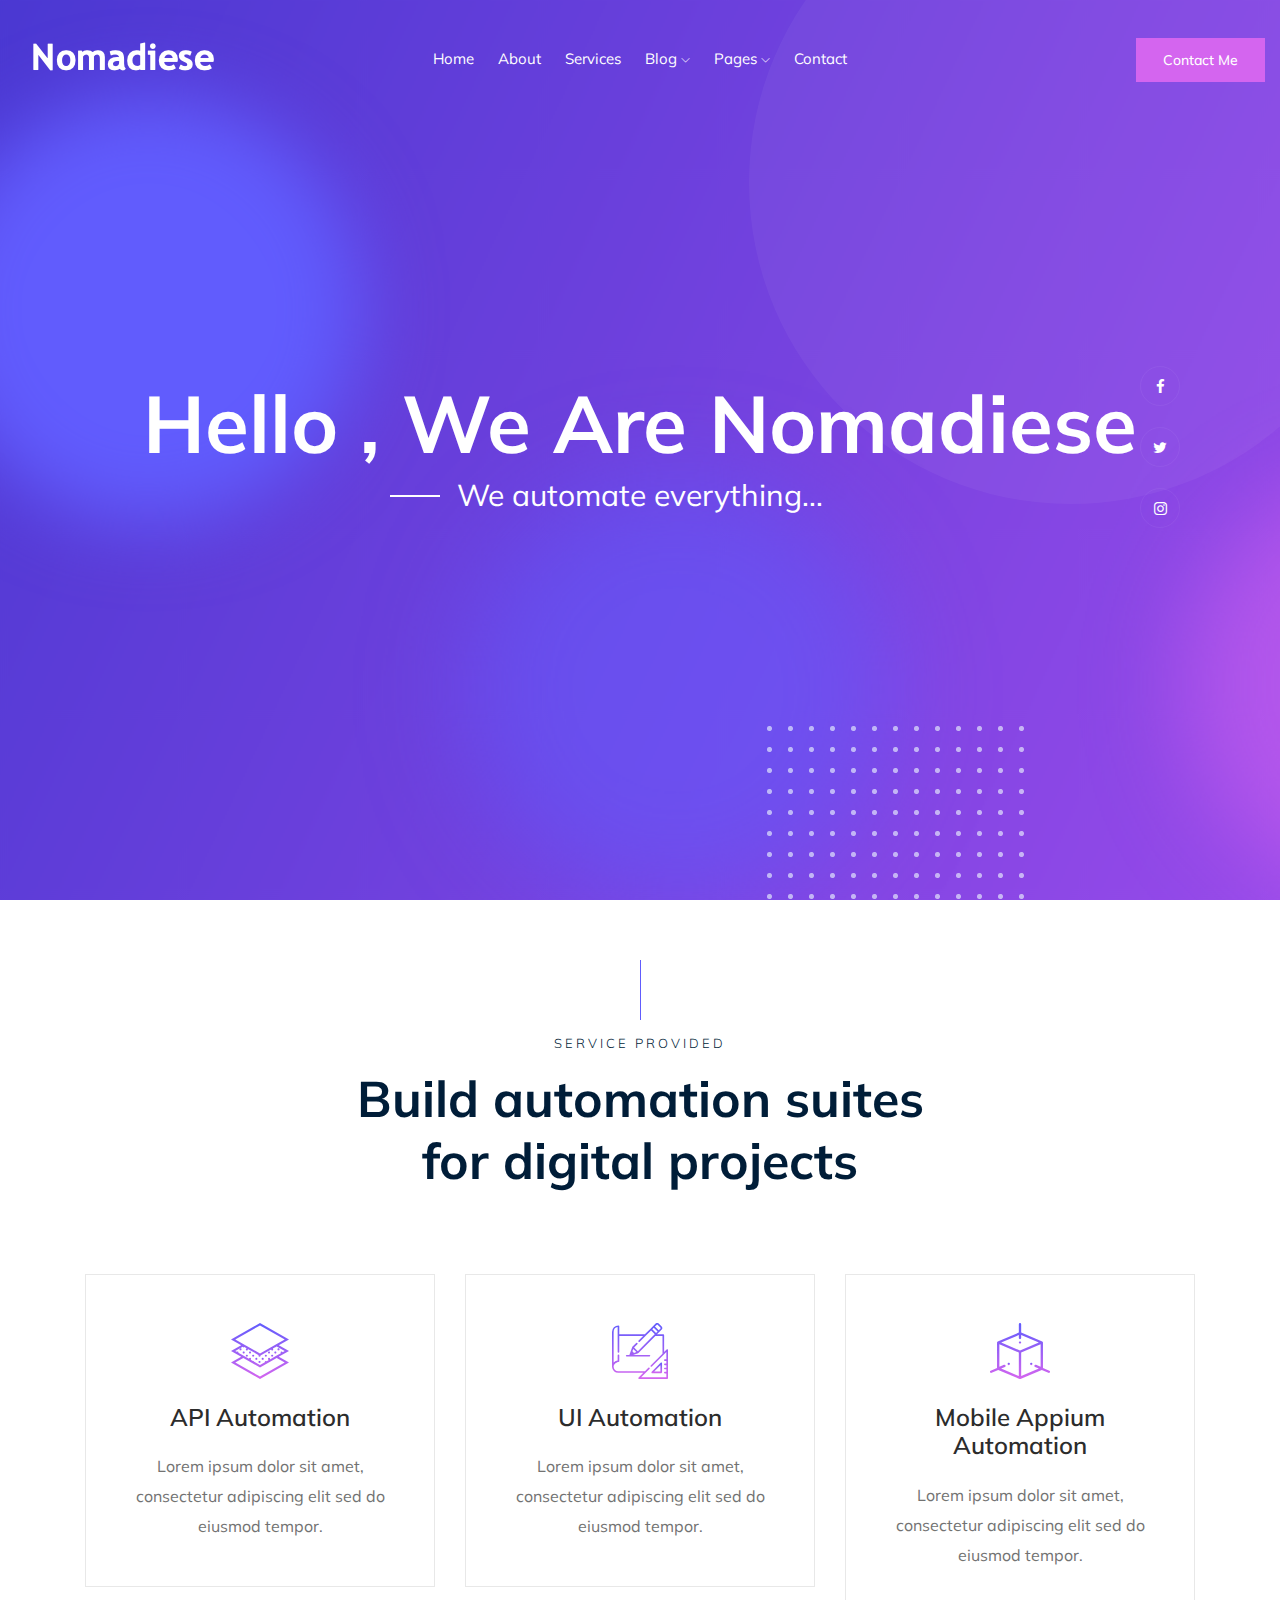
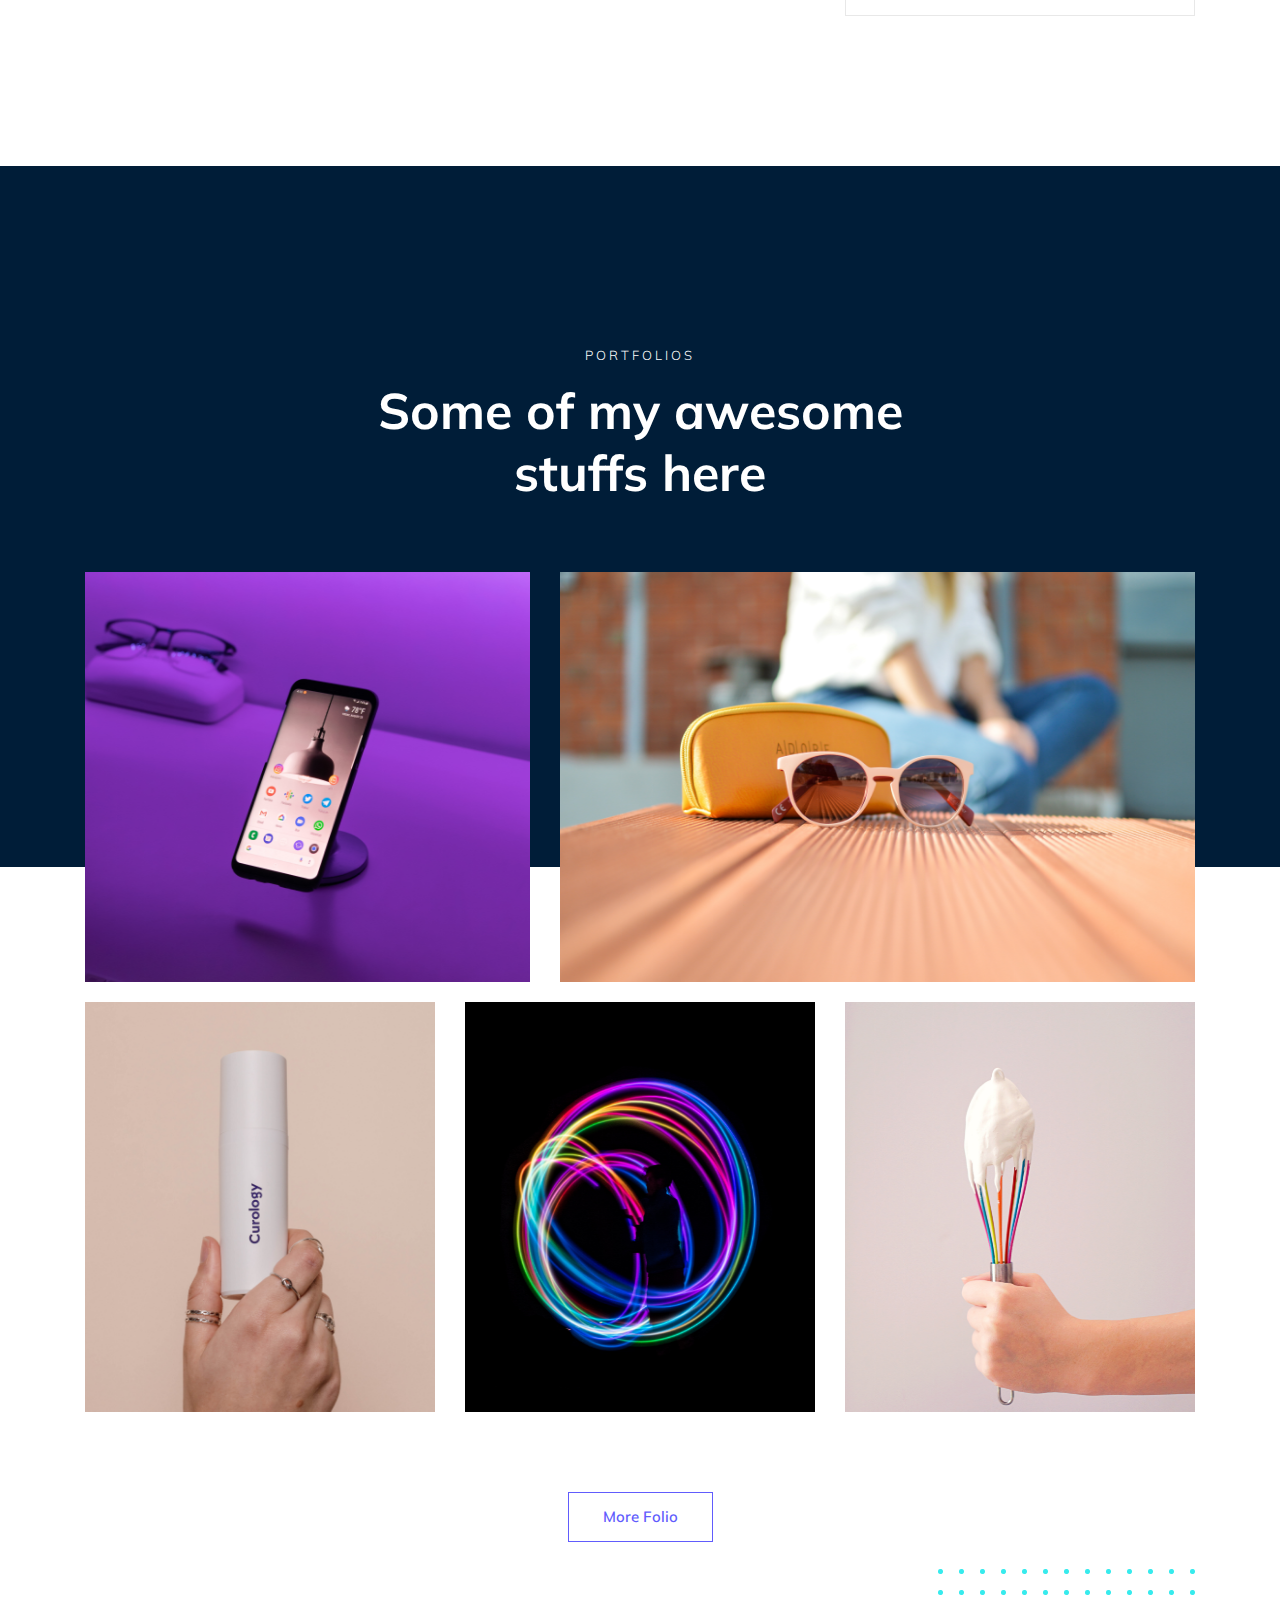
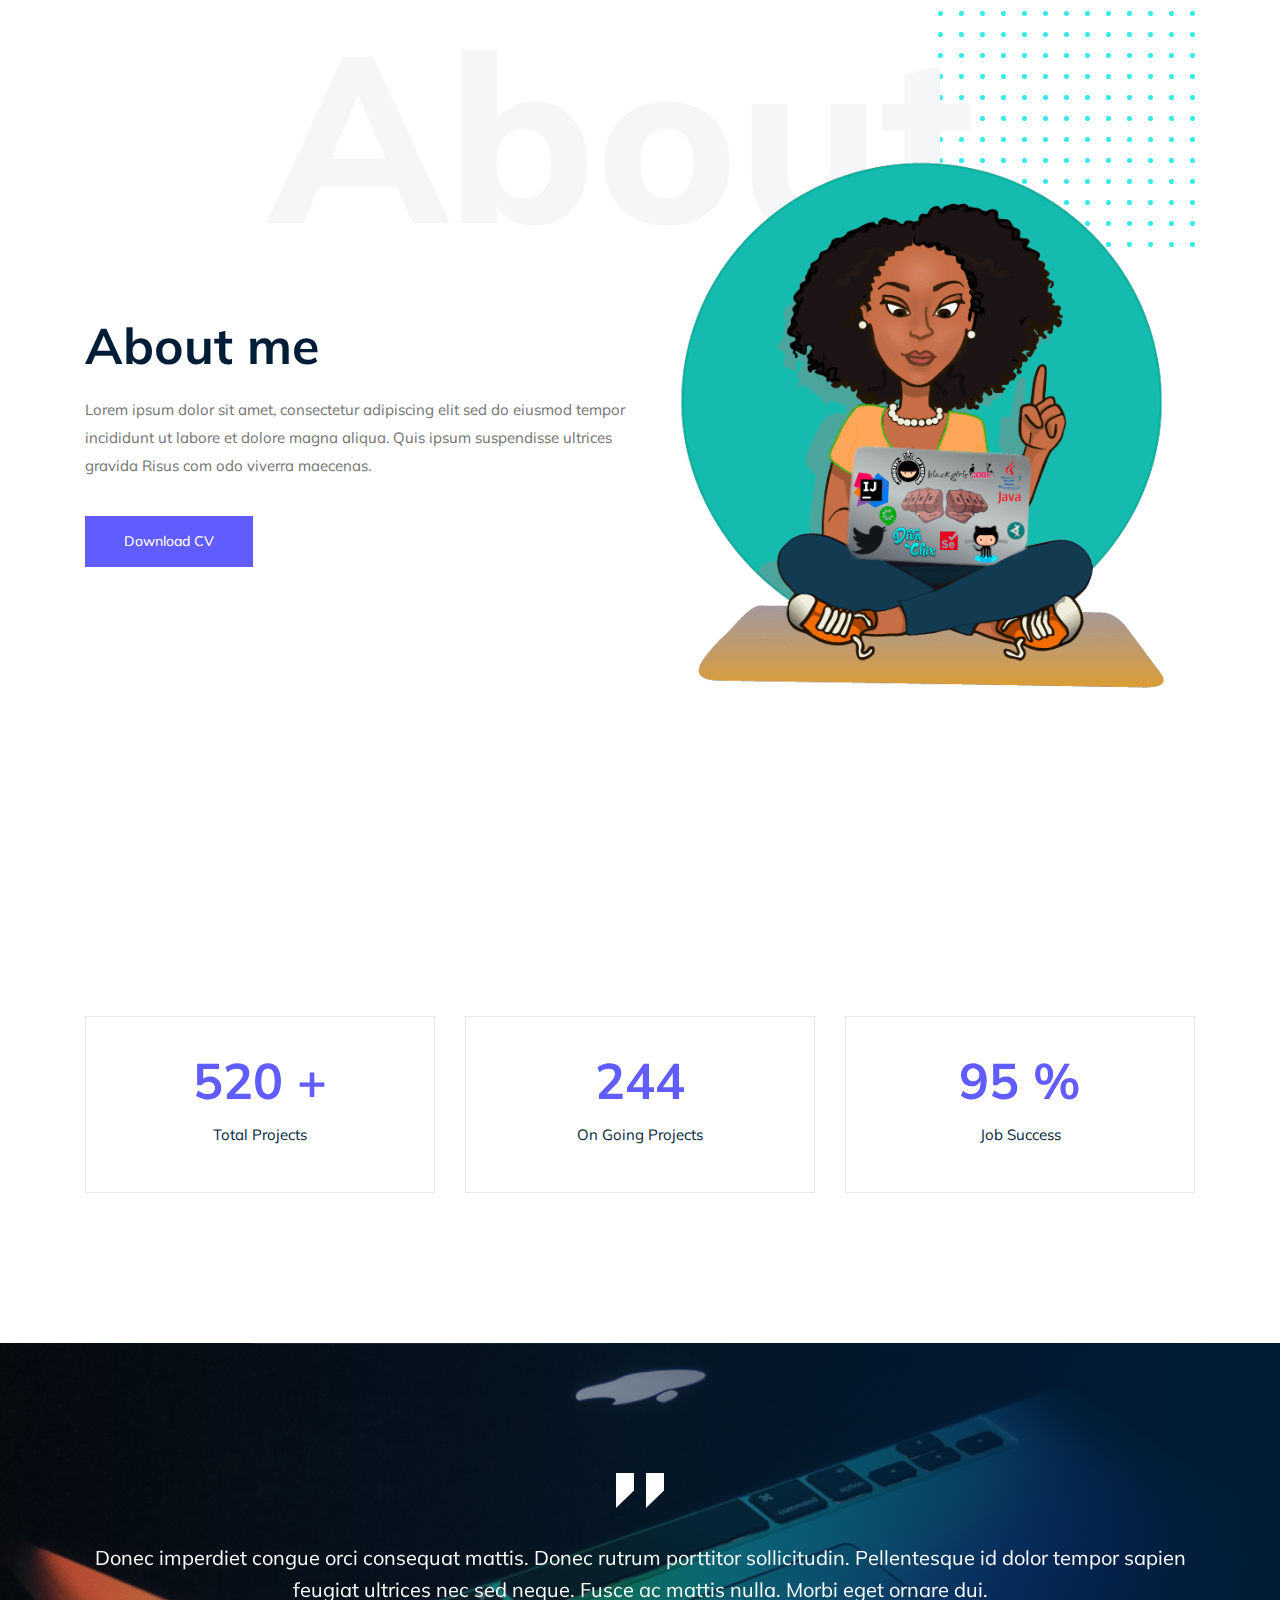
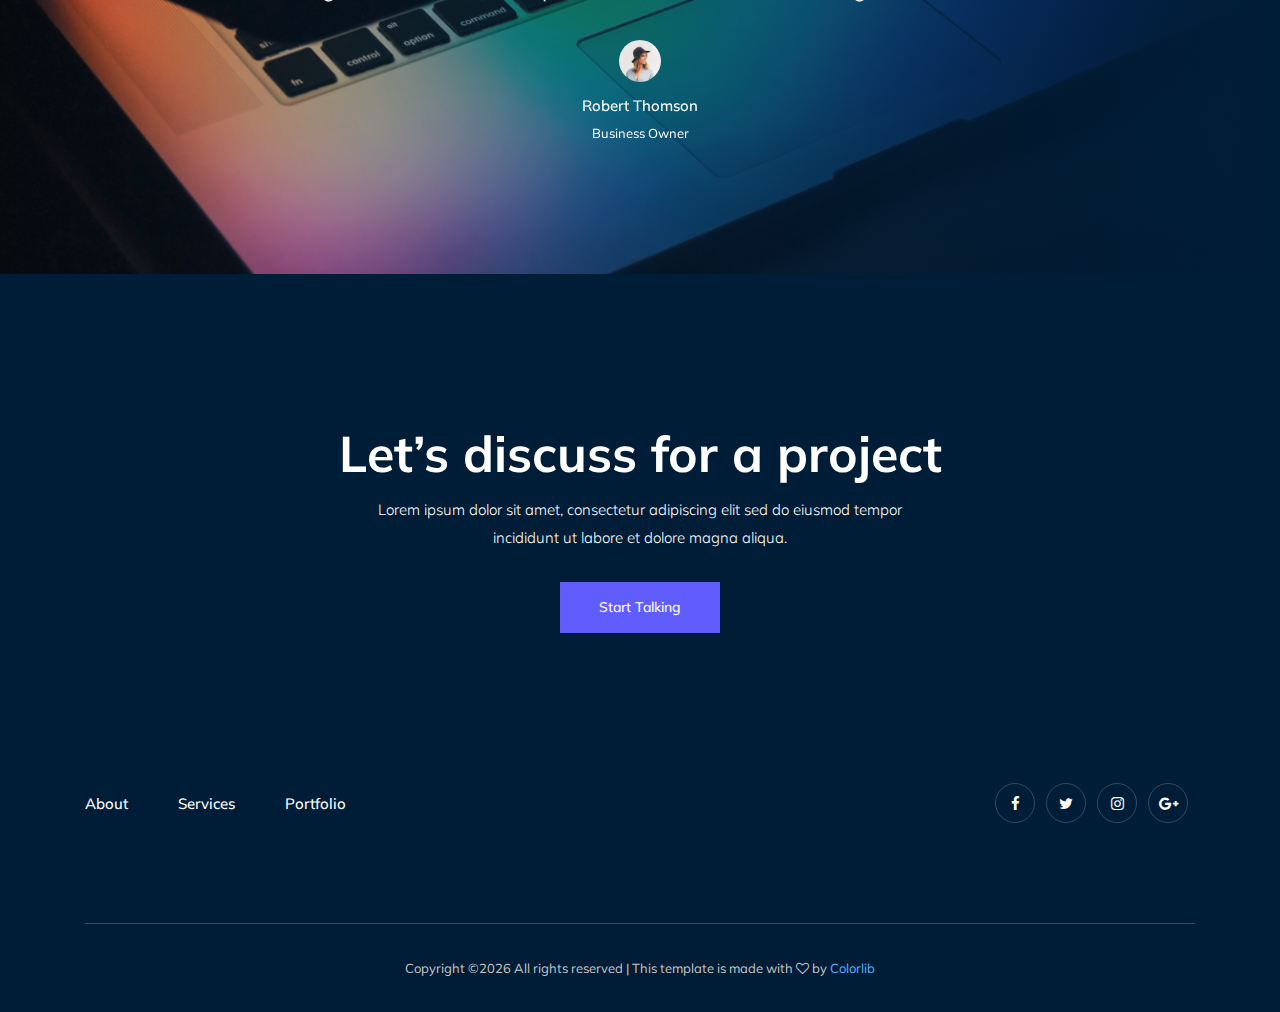
==== index.html @ 156790c9 "update about page" ====
<!doctype html>
<html class="no-js" lang="zxx">

<head>
    <meta charset="utf-8">
    <meta http-equiv="x-ua-compatible" content="ie=edge">
    <title>Nomadiese</title>
    <meta name="description" content="">
    <meta name="viewport" content="width=device-width, initial-scale=1">

    <!-- <link rel="manifest" href="site.webmanifest"> -->
    <!-- Place favicon.ico in the root directory -->

    <!-- CSS here -->
    <link rel="stylesheet" href="css/bootstrap.min.css">
    <link rel="stylesheet" href="css/owl.carousel.min.css">
    <link rel="stylesheet" href="css/magnific-popup.css">
    <link rel="stylesheet" href="css/font-awesome.min.css">
    <link rel="stylesheet" href="css/themify-icons.css">
    <link rel="stylesheet" href="css/nice-select.css">
    <link rel="stylesheet" href="css/flaticon.css">
    <link rel="stylesheet" href="css/gijgo.css">
    <link rel="stylesheet" href="css/animate.min.css">
    <link rel="stylesheet" href="css/slick.css">
    <link rel="stylesheet" href="css/slicknav.css">
    <link rel="stylesheet" href="css/style.css">
    <!-- <link rel="stylesheet" href="css/responsive.css"> -->
</head>

<body>
    <!--[if lte IE 9]>
            <p class="browserupgrade">You are using an <strong>outdated</strong> browser. Please <a href="https://browsehappy.com/">upgrade your browser</a> to improve your experience and security.</p>
        <![endif]-->

    <!-- header-start -->
    <header>
        <div class="header-area ">
            <div id="sticky-header" class="main-header-area">
                <div class="container-fluid">
                    <div class="row align-items-center">
                        <div class="col-xl-3 col-lg-2">
                            <div class="logo">
                                <a href="index.html">
                                    <img src="img/logo2.png" alt="">
                                </a>
                            </div>
                        </div>
                        <div class="col-xl-6 col-lg-7">
                            <div class="main-menu  d-none d-lg-block">
                                <nav>
                                    <ul id="navigation">
                                        <li><a class="active" href="index.html">home</a></li>
                                        <li><a href="about.html">About</a></li>
                                        <li><a href="services.html">Services</a></li>
                                        <li><a href="#">blog <i class="ti-angle-down"></i></a>
                                            <ul class="submenu">
                                                <li><a href="blog.html">blog</a></li>
                                                <li><a href="single-blog.html">single-blog</a></li>
                                            </ul>
                                        </li>
                                        <li><a href="#">pages <i class="ti-angle-down"></i></a>
                                            <ul class="submenu">
                                                 <li><a href="portfolio.html">Portfolio</a></li>
                                                 <li><a href="elements.html">elements</a></li>
                                            </ul>
                                        </li>
                                        <li><a href="contact.html">Contact</a></li>
                                    </ul>
                                </nav>
                            </div>
                        </div>
                        <div class="col-xl-3 col-lg-3 d-none d-lg-block">
                            <div class="Appointment">
                                <div class="book_btn d-none d-lg-block">
                                    <a  href="#">Contact Me</a>
                                </div>
                            </div>
                        </div>
                        <div class="col-12">
                            <div class="mobile_menu d-block d-lg-none"></div>
                        </div>
                    </div>

                </div>
            </div>
        </div>
    </header>
    <!-- header-end -->

    <!-- slider_area_start -->
    <div class="slider_area">
        <div class="single_slider  d-flex align-items-center slider_bg_1">
            <div class="shap_pattern d-none d-lg-block">
                <img src="img/about/grid.png" alt="">
            </div>
            <div class="social_links">
                <ul>
                    <li><a href="#"> <i class="fa fa-facebook"></i> </a></li>
                    <li><a href="#"> <i class="fa fa-twitter"></i> </a></li>
                    <li><a href="#"> <i class="fa fa-instagram"></i> </a></li>
                </ul>
            </div>
            <div class="container">
                <div class="row align-items-center">
                    <div class="col-xl-12">
                        <div class="slider_text text-center">
                            <h3>
                                Hello , We are nomadiese
                            </h3>
                            <span>We automate everything...</span>
                        </div>
                    </div>
                </div>
            </div>
        </div>
    </div>
    <!-- slider_area_end -->

    <!-- service_area  -->
    <div class="service_area">
        <div class="container">
            <div class="row">
                <div class="col-xl-12">
                    <div class="section_title text-center mb-65">
                        <span>Service Provided</span>
                        <h3>Build automation suites <br>
                             for digital projects </h3>
                    </div>
                </div>
            </div>
            <div class="row">
                <div class="col-xl-4 col-md-4">
                    <div class="single_service text-center">
                        <div class="icon">
                            <img src="img/svg_icon/1.svg" alt="">
                        </div>
                        <h3>API Automation</h3>
                        <p>Lorem ipsum dolor sit amet, consectetur adipiscing elit sed do eiusmod tempor.</p>
                    </div>
                </div>
                <div class="col-xl-4 col-md-4">
                    <div class="single_service text-center">
                        <div class="icon">
                            <img src="img/svg_icon/2.svg" alt="">
                        </div>
                        <h3>UI Automation</h3>
                        <p>Lorem ipsum dolor sit amet, consectetur adipiscing elit sed do eiusmod tempor.</p>
                    </div>
                </div>
                <div class="col-xl-4 col-md-4">
                    <div class="single_service text-center">
                        <div class="icon">
                            <img src="img/svg_icon/3.svg" alt="">
                        </div>
                        <h3>Mobile Appium Automation</h3>
                        <p>Lorem ipsum dolor sit amet, consectetur adipiscing elit sed do eiusmod tempor.</p>
                    </div>
                </div>
            </div>
        </div>
    </div>
    <!--/ service_area  -->

    <!-- portfolio_area -->
    <div class="portfolio_area portfolio_bg_1">
        <div class="container">
            <div class="row">
                <div class="col-xl-12">
                    <div class="section_title white_text text-center">
                        <span>Portfolios</span>
                        <h3>Some of my awesome <br>
                                stuffs here</h3>
                    </div>
                </div>
            </div>
        </div>
    </div>
    <!--/ portfolio_area -->

    <!-- portfolio_image_area  -->
    <div class="portfolio_image_area">
        <div class="container">
            <div class="row">
                <div class="col-xl-5 col-md-5">
                    <div class="single_Portfolio">
                        <div class="portfolio_thumb">
                            <img src="img/portfolio/1.png" alt="">
                        </div>
                        <a href="img/portfolio/1.png" class="popup popup-image"></a>
                        <div class="portfolio_hover">
                            <div class="title">
                                    <h3>Product Design</h3>
                            </div>
                        </div>
                    </div>
                </div>
                <div class="col-xl-7 col-md-7">
                    <div class="single_Portfolio">
                        <div class="portfolio_thumb">
                            <img src="img/portfolio/2.png" alt="">
                        </div>
                        <a href="img/portfolio/2.png" class="popup popup-image"></a>
                        <div class="portfolio_hover">
                            <div class="title">
                                    <h3>Product Design</h3>
                            </div>
                        </div>
                    </div>
                </div>
                <div class="col-xl-4 col-md-6 col-lg-4">
                    <div class="single_Portfolio">
                        <div class="portfolio_thumb">
                            <img src="img/portfolio/3.png" alt="">
                        </div>
                        <a href="img/portfolio/3.png" class="popup popup-image"></a>
                        <div class="portfolio_hover">
                            <div class="title">
                                    <h3>Product Design</h3>
                            </div>
                        </div>
                    </div>
                </div>
                <div class="col-xl-4 col-md-6 col-lg-4">
                    <div class="single_Portfolio">
                        <div class="portfolio_thumb">
                            <img src="img/portfolio/4.png" alt="">
                        </div>
                        <a href="img/portfolio/4.png" class="popup popup-image"></a>
                        <div class="portfolio_hover">
                            <div class="title">
                                    <h3>Product Design</h3>
                            </div>
                        </div>
                    </div>
                </div>
                <div class="col-xl-4 col-md-12 col-lg-4">
                    <div class="single_Portfolio">
                        <div class="portfolio_thumb">
                            <img src="img/portfolio/5.png" alt="">
                        </div>
                        <a href="img/portfolio/5.png" class="popup popup-image"></a>
                        <div class="portfolio_hover">
                            <div class="title">
                                    <h3>Product Design</h3>
                            </div>
                        </div>
                    </div>
                </div>
            </div>
            <div class="row">
                <div class="col-xl-12">
                    <div class="more_portfolio text-center">
                        <a class="line_btn" href="#">More Folio</a>
                    </div>
                </div>
            </div>
        </div>
    </div>
    <!--/ portfolio_image_area  -->

    <!-- about_me  -->
    <div class="about_me">
        <div class="about_large_title d-none d-lg-block">
                About
        </div>
        <div class="container">
            <div class="row align-items-center">
                <div class="col-xl-6 col-md-6">
                    <div class="about_e_details">
                        <h3>About me</h3>
                        <p>Lorem ipsum dolor sit amet, consectetur adipiscing elit sed do eiusmod tempor incididunt ut labore et dolore magna aliqua. Quis ipsum suspendisse ultrices gravida Risus com odo viverra maecenas.</p>
                        <div class="download_cv">
                            <a class="boxed-btn3" href="#">Download CV</a>
                        </div>
                    </div>
                </div>
                <div class="col-xl-6 col-md-6">
                    <div class="about_img">
                        <div class="color_pattern d-none d-lg-block">
                            <img src="img/about/color_grid.png" alt="">
                        </div>
                        <div class="my_Pic">
                                <img src="img/about/about.png" alt="">
                        </div>
                    </div>
                </div>
            </div>
        </div>
    </div>
    <!--/ about_me  -->

    <div class="counter_area">
        <div class="container">
            <div class="row">
                <div class="col-xl-4 col-md-4">
                    <div class="single_counter text-center">
                        <h3>
                            <span class="counter" >520 </span><span>+</span>
                        </h3>
                        <p>Total Projects</p>
                    </div>
                </div>
                <div class="col-xl-4 col-md-4">
                    <div class="single_counter text-center">
                        <h3>
                            <span class="counter">244 </span>
                        </h3>
                        <p>On Going Projects</p>
                    </div>
                </div>
                <div class="col-xl-4 col-md-4">
                    <div class="single_counter text-center">
                        <h3>
                            <span class="counter" >95 </span> <span>%</span>
                        </h3>
                        <p>Job Success</p>
                    </div>
                </div>
            </div>
        </div>
    </div>
    <!-- testimonial_area  -->
    <div class="testimonial_area ">
            <div class="container">
                <div class="row">
                    <div class="col-xl-12">
                        <div class="testmonial_active owl-carousel">
                            <div class="single_carousel">
                                    <div class="single_testmonial text-center">
                                            <div class="quote">
                                                <img src="img/testmonial/quote.svg" alt="">
                                            </div>
                                            <p>Donec imperdiet congue orci consequat mattis. Donec rutrum porttitor <br> 
                                                    sollicitudin. Pellentesque id dolor tempor sapien feugiat ultrices nec sed neque.  <br>
                                                    Fusce ac mattis nulla. Morbi eget ornare dui. </p>
                                            <div class="testmonial_author">
                                                <div class="thumb">
                                                        <img src="img/testmonial/thumb.png" alt="">
                                                </div>
                                                <h3>Robert Thomson</h3>
                                                <span>Business Owner</span>
                                            </div>
                                        </div>
                            </div>
                            <div class="single_carousel">
                                    <div class="single_testmonial text-center">
                                            <div class="quote">
                                                <img src="img/testmonial/quote.svg" alt="">
                                            </div>
                                            <p>Donec imperdiet congue orci consequat mattis. Donec rutrum porttitor <br> 
                                                    sollicitudin. Pellentesque id dolor tempor sapien feugiat ultrices nec sed neque.  <br>
                                                    Fusce ac mattis nulla. Morbi eget ornare dui. </p>
                                            <div class="testmonial_author">
                                                <div class="thumb">
                                                        <img src="img/testmonial/thumb.png" alt="">
                                                </div>
                                                <h3>Robert Thomson</h3>
                                                <span>Business Owner</span>
                                            </div>
                                        </div>
                            </div>
                            <div class="single_carousel">
                                    <div class="single_testmonial text-center">
                                            <div class="quote">
                                                <img src="img/testmonial/quote.svg" alt="">
                                            </div>
                                            <p>Donec imperdiet congue orci consequat mattis. Donec rutrum porttitor <br> 
                                                    sollicitudin. Pellentesque id dolor tempor sapien feugiat ultrices nec sed neque.  <br>
                                                    Fusce ac mattis nulla. Morbi eget ornare dui. </p>
                                            <div class="testmonial_author">
                                                <div class="thumb">
                                                        <img src="img/testmonial/thumb.png" alt="">
                                                </div>
                                                <h3>Robert Thomson</h3>
                                                <span>Business Owner</span>
                                            </div>
                                        </div>
                            </div>
                        </div>
                    </div>
                </div>
            </div>
        </div>
        <!-- /testimonial_area  -->
    
    <div class="discuss_projects">
        <div class="container">
            <div class="row">
                <div class="col-xl-12">
                    <div class="project_text text-center">
                        <h3>Let’s discuss for a project</h3>
                        <p>Lorem ipsum dolor sit amet, consectetur adipiscing elit sed do eiusmod tempor <br> incididunt ut labore et dolore magna aliqua.</p>
                        <a class="boxed-btn3" href="#">Start Talking</a>
                    </div>
                </div>
            </div>
        </div>
    </div>

    <!-- footer start -->
    <footer class="footer">
        <div class="footer_top">
            <div class="container">
                <div class="row align-items-center">
                    <div class="col-xl-6 col-md-6">
                        <div class="menu_links">
                            <ul>
                                <li><a href="#">About</a></li>
                                <li><a href="#">Services</a></li>
                                <li><a href="#">Portfolio</a></li>
                            </ul>
                        </div>
                    </div>
                    <div class="col-xl-6 col-md-6">
                        <div class="socail_links">
                            <ul>
                                <li><a href="#"> <i class="fa fa-facebook"></i> </a></li>
                                <li><a href="#"> <i class="fa fa-twitter"></i> </a></li>
                                <li><a href="#"> <i class="fa fa-instagram"></i> </a></li>
                                <li><a href="#"> <i class="fa fa-google-plus"></i> </a></li>
                            </ul>
                        </div>
                    </div>
                </div>
            </div>
        </div>
        <div class="copy-right_text">
            <div class="container">
                <div class="footer_border"></div>
                <div class="row">
                    <div class="col-xl-12">
                        <p class="copy_right text-center">
                            <!-- Link back to Colorlib can't be removed. Template is licensed under CC BY 3.0. -->
Copyright &copy;<script>document.write(new Date().getFullYear());</script> All rights reserved | This template is made with <i class="fa fa-heart-o" aria-hidden="true"></i> by <a href="https://colorlib.com" target="_blank">Colorlib</a>
<!-- Link back to Colorlib can't be removed. Template is licensed under CC BY 3.0. -->
                        </p>
                    </div>
                </div>
            </div>
        </div>
    </footer>
    <!--/ footer end  -->

    <!-- JS here -->
    <script src="js/vendor/modernizr-3.5.0.min.js"></script>
    <script src="js/vendor/jquery-1.12.4.min.js"></script>
    <script src="js/popper.min.js"></script>
    <script src="js/bootstrap.min.js"></script>
    <script src="js/owl.carousel.min.js"></script>
    <script src="js/isotope.pkgd.min.js"></script>
    <script src="js/ajax-form.js"></script>
    <script src="js/waypoints.min.js"></script>
    <script src="js/jquery.counterup.min.js"></script>
    <script src="js/imagesloaded.pkgd.min.js"></script>
    <script src="js/scrollIt.js"></script>
    <script src="js/jquery.scrollUp.min.js"></script>
    <script src="js/wow.min.js"></script>
    <script src="js/nice-select.min.js"></script>
    <script src="js/jquery.slicknav.min.js"></script>
    <script src="js/jquery.magnific-popup.min.js"></script>
    <script src="js/plugins.js"></script>
    <script src="js/gijgo.min.js"></script>

    <!--contact js-->
    <script src="js/contact.js"></script>
    <script src="js/jquery.ajaxchimp.min.js"></script>
    <script src="js/jquery.form.js"></script>
    <script src="js/jquery.validate.min.js"></script>
    <script src="js/mail-script.js"></script>

    <script src="js/main.js"></script>
</body>

</html>
---- css/themify-icons.css ----
@font-face {
	font-family: 'themify';
	src:url('../fonts/themify.eot?-fvbane');
	src:url('../fonts/themify.eot?#iefix-fvbane') format('embedded-opentype'),
		url('../fonts/themify.woff?-fvbane') format('woff'),
		url('../fonts/themify.ttf?-fvbane') format('truetype'),
		url('../fonts/themify.svg?-fvbane#themify') format('svg');
	font-weight: normal;
	font-style: normal;
}

[class^="ti-"], [class*=" ti-"] {
	font-family: 'themify';
	/* speak: none; */
	font-style: normal;
	font-weight: normal;
	font-variant: normal;
	text-transform: none;
	line-height: 1;

	/* Better Font Rendering =========== */
	-webkit-font-smoothing: antialiased;
	-moz-osx-font-smoothing: grayscale;
}

.ti-wand:before {
	content: "\e600";
}
.ti-volume:before {
	content: "\e601";
}
.ti-user:before {
	content: "\e602";
}
.ti-unlock:before {
	content: "\e603";
}
.ti-unlink:before {
	content: "\e604";
}
.ti-trash:before {
	content: "\e605";
}
.ti-thought:before {
	content: "\e606";
}
.ti-target:before {
	content: "\e607";
}
.ti-tag:before {
	content: "\e608";
}
.ti-tablet:before {
	content: "\e609";
}
.ti-star:before {
	content: "\e60a";
}
.ti-spray:before {
	content: "\e60b";
}
.ti-signal:before {
	content: "\e60c";
}
.ti-shopping-cart:before {
	content: "\e60d";
}
.ti-shopping-cart-full:before {
	content: "\e60e";
}
.ti-settings:before {
	content: "\e60f";
}
.ti-search:before {
	content: "\e610";
}
.ti-zoom-in:before {
	content: "\e611";
}
.ti-zoom-out:before {
	content: "\e612";
}
.ti-cut:before {
	content: "\e613";
}
.ti-ruler:before {
	content: "\e614";
}
.ti-ruler-pencil:before {
	content: "\e615";
}
.ti-ruler-alt:before {
	content: "\e616";
}
.ti-bookmark:before {
	content: "\e617";
}
.ti-bookmark-alt:before {
	content: "\e618";
}
.ti-reload:before {
	content: "\e619";
}
.ti-plus:before {
	content: "\e61a";
}
.ti-pin:before {
	content: "\e61b";
}
.ti-pencil:before {
	content: "\e61c";
}
.ti-pencil-alt:before {
	content: "\e61d";
}
.ti-paint-roller:before {
	content: "\e61e";
}
.ti-paint-bucket:before {
	content: "\e61f";
}
.ti-na:before {
	content: "\e620";
}
.ti-mobile:before {
	content: "\e621";
}
.ti-minus:before {
	content: "\e622";
}
.ti-medall:before {
	content: "\e623";
}
.ti-medall-alt:before {
	content: "\e624";
}
.ti-marker:before {
	content: "\e625";
}
.ti-marker-alt:before {
	content: "\e626";
}
.ti-arrow-up:before {
	content: "\e627";
}
.ti-arrow-right:before {
	content: "\e628";
}
.ti-arrow-left:before {
	content: "\e629";
}
.ti-arrow-down:before {
	content: "\e62a";
}
.ti-lock:before {
	content: "\e62b";
}
.ti-location-arrow:before {
	content: "\e62c";
}
.ti-link:before {
	content: "\e62d";
}
.ti-layout:before {
	content: "\e62e";
}
.ti-layers:before {
	content: "\e62f";
}
.ti-layers-alt:before {
	content: "\e630";
}
.ti-key:before {
	content: "\e631";
}
.ti-import:before {
	content: "\e632";
}
.ti-image:before {
	content: "\e633";
}
.ti-heart:before {
	content: "\e634";
}
.ti-heart-broken:before {
	content: "\e635";
}
.ti-hand-stop:before {
	content: "\e636";
}
.ti-hand-open:before {
	content: "\e637";
}
.ti-hand-drag:before {
	content: "\e638";
}
.ti-folder:before {
	content: "\e639";
}
.ti-flag:before {
	content: "\e63a";
}
.ti-flag-alt:before {
	content: "\e63b";
}
.ti-flag-alt-2:before {
	content: "\e63c";
}
.ti-eye:before {
	content: "\e63d";
}
.ti-export:before {
	content: "\e63e";
}
.ti-exchange-vertical:before {
	content: "\e63f";
}
.ti-desktop:before {
	content: "\e640";
}
.ti-cup:before {
	content: "\e641";
}
.ti-crown:before {
	content: "\e642";
}
.ti-comments:before {
	content: "\e643";
}
.ti-comment:before {
	content: "\e644";
}
.ti-comment-alt:before {
	content: "\e645";
}
.ti-close:before {
	content: "\e646";
}
.ti-clip:before {
	content: "\e647";
}
.ti-angle-up:before {
	content: "\e648";
}
.ti-angle-right:before {
	content: "\e649";
}
.ti-angle-left:before {
	content: "\e64a";
}
.ti-angle-down:before {
	content: "\e64b";
}
.ti-check:before {
	content: "\e64c";
}
.ti-check-box:before {
	content: "\e64d";
}
.ti-camera:before {
	content: "\e64e";
}
.ti-announcement:before {
	content: "\e64f";
}
.ti-brush:before {
	content: "\e650";
}
.ti-briefcase:before {
	content: "\e651";
}
.ti-bolt:before {
	content: "\e652";
}
.ti-bolt-alt:before {
	content: "\e653";
}
.ti-blackboard:before {
	content: "\e654";
}
.ti-bag:before {
	content: "\e655";
}
.ti-move:before {
	content: "\e656";
}
.ti-arrows-vertical:before {
	content: "\e657";
}
.ti-arrows-horizontal:before {
	content: "\e658";
}
.ti-fullscreen:before {
	content: "\e659";
}
.ti-arrow-top-right:before {
	content: "\e65a";
}
.ti-arrow-top-left:before {
	content: "\e65b";
}
.ti-arrow-circle-up:before {
	content: "\e65c";
}
.ti-arrow-circle-right:before {
	content: "\e65d";
}
.ti-arrow-circle-left:before {
	content: "\e65e";
}
.ti-arrow-circle-down:before {
	content: "\e65f";
}
.ti-angle-double-up:before {
	content: "\e660";
}
.ti-angle-double-right:before {
	content: "\e661";
}
.ti-angle-double-left:before {
	content: "\e662";
}
.ti-angle-double-down:before {
	content: "\e663";
}
.ti-zip:before {
	content: "\e664";
}
.ti-world:before {
	content: "\e665";
}
.ti-wheelchair:before {
	content: "\e666";
}
.ti-view-list:before {
	content: "\e667";
}
.ti-view-list-alt:before {
	content: "\e668";
}
.ti-view-grid:before {
	content: "\e669";
}
.ti-uppercase:before {
	content: "\e66a";
}
.ti-upload:before {
	content: "\e66b";
}
.ti-underline:before {
	content: "\e66c";
}
.ti-truck:before {
	content: "\e66d";
}
.ti-timer:before {
	content: "\e66e";
}
.ti-ticket:before {
	content: "\e66f";
}
.ti-thumb-up:before {
	content: "\e670";
}
.ti-thumb-down:before {
	content: "\e671";
}
.ti-text:before {
	content: "\e672";
}
.ti-stats-up:before {
	content: "\e673";
}
.ti-stats-down:before {
	content: "\e674";
}
.ti-split-v:before {
	content: "\e675";
}
.ti-split-h:before {
	content: "\e676";
}
.ti-smallcap:before {
	content: "\e677";
}
.ti-shine:before {
	content: "\e678";
}
.ti-shift-right:before {
	content: "\e679";
}
.ti-shift-left:before {
	content: "\e67a";
}
.ti-shield:before {
	content: "\e67b";
}
.ti-notepad:before {
	content: "\e67c";
}
.ti-server:before {
	content: "\e67d";
}
.ti-quote-right:before {
	content: "\e67e";
}
.ti-quote-left:before {
	content: "\e67f";
}
.ti-pulse:before {
	content: "\e680";
}
.ti-printer:before {
	content: "\e681";
}
.ti-power-off:before {
	content: "\e682";
}
.ti-plug:before {
	content: "\e683";
}
.ti-pie-chart:before {
	content: "\e684";
}
.ti-paragraph:before {
	content: "\e685";
}
.ti-panel:before {
	content: "\e686";
}
.ti-package:before {
	content: "\e687";
}
.ti-music:before {
	content: "\e688";
}
.ti-music-alt:before {
	content: "\e689";
}
.ti-mouse:before {
	content: "\e68a";
}
.ti-mouse-alt:before {
	content: "\e68b";
}
.ti-money:before {
	content: "\e68c";
}
.ti-microphone:before {
	content: "\e68d";
}
.ti-menu:before {
	content: "\e68e";
}
.ti-menu-alt:before {
	content: "\e68f";
}
.ti-map:before {
	content: "\e690";
}
.ti-map-alt:before {
	content: "\e691";
}
.ti-loop:before {
	content: "\e692";
}
.ti-location-pin:before {
	content: "\e693";
}
.ti-list:before {
	content: "\e694";
}
.ti-light-bulb:before {
	content: "\e695";
}
.ti-Italic:before {
	content: "\e696";
}
.ti-info:before {
	content: "\e697";
}
.ti-infinite:before {
	content: "\e698";
}
.ti-id-badge:before {
	content: "\e699";
}
.ti-hummer:before {
	content: "\e69a";
}
.ti-home:before {
	content: "\e69b";
}
.ti-help:before {
	content: "\e69c";
}
.ti-headphone:before {
	content: "\e69d";
}
.ti-harddrives:before {
	content: "\e69e";
}
.ti-harddrive:before {
	content: "\e69f";
}
.ti-gift:before {
	content: "\e6a0";
}
.ti-game:before {
	content: "\e6a1";
}
.ti-filter:before {
	content: "\e6a2";
}
.ti-files:before {
	content: "\e6a3";
}
.ti-file:before {
	content: "\e6a4";
}
.ti-eraser:before {
	content: "\e6a5";
}
.ti-envelope:before {
	content: "\e6a6";
}
.ti-download:before {
	content: "\e6a7";
}
.ti-direction:before {
	content: "\e6a8";
}
.ti-direction-alt:before {
	content: "\e6a9";
}
.ti-dashboard:before {
	content: "\e6aa";
}
.ti-control-stop:before {
	content: "\e6ab";
}
.ti-control-shuffle:before {
	content: "\e6ac";
}
.ti-control-play:before {
	content: "\e6ad";
}
.ti-control-pause:before {
	content: "\e6ae";
}
.ti-control-forward:before {
	content: "\e6af";
}
.ti-control-backward:before {
	content: "\e6b0";
}
.ti-cloud:before {
	content: "\e6b1";
}
.ti-cloud-up:before {
	content: "\e6b2";
}
.ti-cloud-down:before {
	content: "\e6b3";
}
.ti-clipboard:before {
	content: "\e6b4";
}
.ti-car:before {
	content: "\e6b5";
}
.ti-calendar:before {
	content: "\e6b6";
}
.ti-book:before {
	content: "\e6b7";
}
.ti-bell:before {
	content: "\e6b8";
}
.ti-basketball:before {
	content: "\e6b9";
}
.ti-bar-chart:before {
	content: "\e6ba";
}
.ti-bar-chart-alt:before {
	content: "\e6bb";
}
.ti-back-right:before {
	content: "\e6bc";
}
.ti-back-left:before {
	content: "\e6bd";
}
.ti-arrows-corner:before {
	content: "\e6be";
}
.ti-archive:before {
	content: "\e6bf";
}
.ti-anchor:before {
	content: "\e6c0";
}
.ti-align-right:before {
	content: "\e6c1";
}
.ti-align-left:before {
	content: "\e6c2";
}
.ti-align-justify:before {
	content: "\e6c3";
}
.ti-align-center:before {
	content: "\e6c4";
}
.ti-alert:before {
	content: "\e6c5";
}
.ti-alarm-clock:before {
	content: "\e6c6";
}
.ti-agenda:before {
	content: "\e6c7";
}
.ti-write:before {
	content: "\e6c8";
}
.ti-window:before {
	content: "\e6c9";
}
.ti-widgetized:before {
	content: "\e6ca";
}
.ti-widget:before {
	content: "\e6cb";
}
.ti-widget-alt:before {
	content: "\e6cc";
}
.ti-wallet:before {
	content: "\e6cd";
}
.ti-video-clapper:before {
	content: "\e6ce";
}
.ti-video-camera:before {
	content: "\e6cf";
}
.ti-vector:before {
	content: "\e6d0";
}
.ti-themify-logo:before {
	content: "\e6d1";
}
.ti-themify-favicon:before {
	content: "\e6d2";
}
.ti-themify-favicon-alt:before {
	content: "\e6d3";
}
.ti-support:before {
	content: "\e6d4";
}
.ti-stamp:before {
	content: "\e6d5";
}
.ti-split-v-alt:before {
	content: "\e6d6";
}
.ti-slice:before {
	content: "\e6d7";
}
.ti-shortcode:before {
	content: "\e6d8";
}
.ti-shift-right-alt:before {
	content: "\e6d9";
}
.ti-shift-left-alt:before {
	content: "\e6da";
}
.ti-ruler-alt-2:before {
	content: "\e6db";
}
.ti-receipt:before {
	content: "\e6dc";
}
.ti-pin2:before {
	content: "\e6dd";
}
.ti-pin-alt:before {
	content: "\e6de";
}
.ti-pencil-alt2:before {
	content: "\e6df";
}
.ti-palette:before {
	content: "\e6e0";
}
.ti-more:before {
	content: "\e6e1";
}
.ti-more-alt:before {
	content: "\e6e2";
}
.ti-microphone-alt:before {
	content: "\e6e3";
}
.ti-magnet:before {
	content: "\e6e4";
}
.ti-line-double:before {
	content: "\e6e5";
}
.ti-line-dotted:before {
	content: "\e6e6";
}
.ti-line-dashed:before {
	content: "\e6e7";
}
.ti-layout-width-full:before {
	content: "\e6e8";
}
.ti-layout-width-default:before {
	content: "\e6e9";
}
.ti-layout-width-default-alt:before {
	content: "\e6ea";
}
.ti-layout-tab:before {
	content: "\e6eb";
}
.ti-layout-tab-window:before {
	content: "\e6ec";
}
.ti-layout-tab-v:before {
	content: "\e6ed";
}
.ti-layout-tab-min:before {
	content: "\e6ee";
}
.ti-layout-slider:before {
	content: "\e6ef";
}
.ti-layout-slider-alt:before {
	content: "\e6f0";
}
.ti-layout-sidebar-right:before {
	content: "\e6f1";
}
.ti-layout-sidebar-none:before {
	content: "\e6f2";
}
.ti-layout-sidebar-left:before {
	content: "\e6f3";
}
.ti-layout-placeholder:before {
	content: "\e6f4";
}
.ti-layout-menu:before {
	content: "\e6f5";
}
.ti-layout-menu-v:before {
	content: "\e6f6";
}
.ti-layout-menu-separated:before {
	content: "\e6f7";
}
.ti-layout-menu-full:before {
	content: "\e6f8";
}
.ti-layout-media-right-alt:before {
	content: "\e6f9";
}
.ti-layout-media-right:before {
	content: "\e6fa";
}
.ti-layout-media-overlay:before {
	content: "\e6fb";
}
.ti-layout-media-overlay-alt:before {
	content: "\e6fc";
}
.ti-layout-media-overlay-alt-2:before {
	content: "\e6fd";
}
.ti-layout-media-left-alt:before {
	content: "\e6fe";
}
.ti-layout-media-left:before {
	content: "\e6ff";
}
.ti-layout-media-center-alt:before {
	content: "\e700";
}
.ti-layout-media-center:before {
	content: "\e701";
}
.ti-layout-list-thumb:before {
	content: "\e702";
}
.ti-layout-list-thumb-alt:before {
	content: "\e703";
}
.ti-layout-list-post:before {
	content: "\e704";
}
.ti-layout-list-large-image:before {
	content: "\e705";
}
.ti-layout-line-solid:before {
	content: "\e706";
}
.ti-layout-grid4:before {
	content: "\e707";
}
.ti-layout-grid3:before {
	content: "\e708";
}
.ti-layout-grid2:before {
	content: "\e709";
}
.ti-layout-grid2-thumb:before {
	content: "\e70a";
}
.ti-layout-cta-right:before {
	content: "\e70b";
}
.ti-layout-cta-left:before {
	content: "\e70c";
}
.ti-layout-cta-center:before {
	content: "\e70d";
}
.ti-layout-cta-btn-right:before {
	content: "\e70e";
}
.ti-layout-cta-btn-left:before {
	content: "\e70f";
}
.ti-layout-column4:before {
	content: "\e710";
}
.ti-layout-column3:before {
	content: "\e711";
}
.ti-layout-column2:before {
	content: "\e712";
}
.ti-layout-accordion-separated:before {
	content: "\e713";
}
.ti-layout-accordion-merged:before {
	content: "\e714";
}
.ti-layout-accordion-list:before {
	content: "\e715";
}
.ti-ink-pen:before {
	content: "\e716";
}
.ti-info-alt:before {
	content: "\e717";
}
.ti-help-alt:before {
	content: "\e718";
}
.ti-headphone-alt:before {
	content: "\e719";
}
.ti-hand-point-up:before {
	content: "\e71a";
}
.ti-hand-point-right:before {
	content: "\e71b";
}
.ti-hand-point-left:before {
	content: "\e71c";
}
.ti-hand-point-down:before {
	content: "\e71d";
}
.ti-gallery:before {
	content: "\e71e";
}
.ti-face-smile:before {
	content: "\e71f";
}
.ti-face-sad:before {
	content: "\e720";
}
.ti-credit-card:before {
	content: "\e721";
}
.ti-control-skip-forward:before {
	content: "\e722";
}
.ti-control-skip-backward:before {
	content: "\e723";
}
.ti-control-record:before {
	content: "\e724";
}
.ti-control-eject:before {
	content: "\e725";
}
.ti-comments-smiley:before {
	content: "\e726";
}
.ti-brush-alt:before {
	content: "\e727";
}
.ti-youtube:before {
	content: "\e728";
}
.ti-vimeo:before {
	content: "\e729";
}
.ti-twitter:before {
	content: "\e72a";
}
.ti-time:before {
	content: "\e72b";
}
.ti-tumblr:before {
	content: "\e72c";
}
.ti-skype:before {
	content: "\e72d";
}
.ti-share:before {
	content: "\e72e";
}
.ti-share-alt:before {
	content: "\e72f";
}
.ti-rocket:before {
	content: "\e730";
}
.ti-pinterest:before {
	content: "\e731";
}
.ti-new-window:before {
	content: "\e732";
}
.ti-microsoft:before {
	content: "\e733";
}
.ti-list-ol:before {
	content: "\e734";
}
.ti-linkedin:before {
	content: "\e735";
}
.ti-layout-sidebar-2:before {
	content: "\e736";
}
.ti-layout-grid4-alt:before {
	content: "\e737";
}
.ti-layout-grid3-alt:before {
	content: "\e738";
}
.ti-layout-grid2-alt:before {
	content: "\e739";
}
.ti-layout-column4-alt:before {
	content: "\e73a";
}
.ti-layout-column3-alt:before {
	content: "\e73b";
}
.ti-layout-column2-alt:before {
	content: "\e73c";
}
.ti-instagram:before {
	content: "\e73d";
}
.ti-google:before {
	content: "\e73e";
}
.ti-github:before {
	content: "\e73f";
}
.ti-flickr:before {
	content: "\e740";
}
.ti-facebook:before {
	content: "\e741";
}
.ti-dropbox:before {
	content: "\e742";
}
.ti-dribbble:before {
	content: "\e743";
}
.ti-apple:before {
	content: "\e744";
}
.ti-android:before {
	content: "\e745";
}
.ti-save:before {
	content: "\e746";
}
.ti-save-alt:before {
	content: "\e747";
}
.ti-yahoo:before {
	content: "\e748";
}
.ti-wordpress:before {
	content: "\e749";
}
.ti-vimeo-alt:before {
	content: "\e74a";
}
.ti-twitter-alt:before {
	content: "\e74b";
}
.ti-tumblr-alt:before {
	content: "\e74c";
}
.ti-trello:before {
	content: "\e74d";
}
.ti-stack-overflow:before {
	content: "\e74e";
}
.ti-soundcloud:before {
	content: "\e74f";
}
.ti-sharethis:before {
	content: "\e750";
}
.ti-sharethis-alt:before {
	content: "\e751";
}
.ti-reddit:before {
	content: "\e752";
}
.ti-pinterest-alt:before {
	content: "\e753";
}
.ti-microsoft-alt:before {
	content: "\e754";
}
.ti-linux:before {
	content: "\e755";
}
.ti-jsfiddle:before {
	content: "\e756";
}
.ti-joomla:before {
	content: "\e757";
}
.ti-html5:before {
	content: "\e758";
}
.ti-flickr-alt:before {
	content: "\e759";
}
.ti-email:before {
	content: "\e75a";
}
.ti-drupal:before {
	content: "\e75b";
}
.ti-dropbox-alt:before {
	content: "\e75c";
}
.ti-css3:before {
	content: "\e75d";
}
.ti-rss:before {
	content: "\e75e";
}
.ti-rss-alt:before {
	content: "\e75f";
}
---- css/nice-select.css ----
.nice-select {
  -webkit-tap-highlight-color: transparent;
  background-color: #fff;
  border-radius: 5px;
  border: solid 1px #e8e8e8;
  box-sizing: border-box;
  clear: both;
  cursor: pointer;
  display: block;
  float: left;
  font-family: inherit;
  font-size: 14px;
  font-weight: normal;
  height: 42px;
  line-height: 40px;
  outline: none;
  padding-left: 18px;
  padding-right: 30px;
  position: relative;
  text-align: left !important;
  -webkit-transition: all 0.2s ease-in-out;
  transition: all 0.2s ease-in-out;
  -webkit-user-select: none;
     -moz-user-select: none;
      -ms-user-select: none;
          user-select: none;
  white-space: nowrap;
  width: auto; }
  .nice-select:hover {
    border-color: #dbdbdb; }
  .nice-select:active, .nice-select.open, .nice-select:focus {
    border-color: #999; }


  .nice-select.disabled {
    border-color: #ededed;
    color: #999;
    pointer-events: none; }
    .nice-select.disabled:after {
      border-color: #cccccc; }
  .nice-select.wide {
    width: 100%; }
    .nice-select.wide .list {
      left: 0 !important;
      right: 0 !important; }
  .nice-select.right {
    float: right; }
    .nice-select.right .list {
      left: auto;
      right: 0; }
  .nice-select.small {
    font-size: 12px;
    height: 36px;
    line-height: 34px; }
    .nice-select.small:after {
      height: 4px;
      width: 4px; }
    .nice-select.small .option {
      line-height: 34px;
      min-height: 34px; }
  .nice-select .list {
    background-color: #fff;
    border-radius: 5px;
    box-shadow: 0 0 0 1px rgba(68, 68, 68, 0.11);
    box-sizing: border-box;
    margin-top: 4px;
    opacity: 0;
    overflow: hidden;
    padding: 0;
    pointer-events: none;
    position: absolute;
    top: 100%;
    left: 0;
    -webkit-transform-origin: 50% 0;
        -ms-transform-origin: 50% 0;
            transform-origin: 50% 0;
    -webkit-transform: scale(0.75) translateY(-21px);
        -ms-transform: scale(0.75) translateY(-21px);
            transform: scale(0.75) translateY(-21px);
    -webkit-transition: all 0.2s cubic-bezier(0.5, 0, 0, 1.25), opacity 0.15s ease-out;
    transition: all 0.2s cubic-bezier(0.5, 0, 0, 1.25), opacity 0.15s ease-out;
    z-index: 9; }
    .nice-select .list:hover .option:not(:hover) {
      background-color: transparent !important; }
  .nice-select .option {
    cursor: pointer;
    font-weight: 400;
    line-height: 40px;
    list-style: none;
    min-height: 40px;
    outline: none;
    padding-left: 18px;
    padding-right: 29px;
    text-align: left;
    -webkit-transition: all 0.2s;
    transition: all 0.2s; }
    .nice-select .option:hover, .nice-select .option.focus, .nice-select .option.selected.focus {
      background-color: #f6f6f6; }
    .nice-select .option.selected {
      font-weight: bold; }
    .nice-select .option.disabled {
      background-color: transparent;
      color: #999;
      cursor: default; }

.no-csspointerevents .nice-select .list {
  display: none; }

.no-csspointerevents .nice-select.open .list {
  display: block; }





  /* ,,,,,,,,,,,,,,,, */


  .nice-select:after {
    content: "\e64b";
    display: block;
    height: 5px;
    margin-top: -5px;
    pointer-events: none;
    position: absolute;
    right: 30px;
    top: 8px;
    transition: all 0.15s ease-in-out;
    width: 5px;
    font-family: 'themify';
    color: #ddd; }

    .nice-select.open:after {
 }
    .nice-select.open .list {
      opacity: 1;
      pointer-events: auto;
      -webkit-transform: scale(1) translateY(0);
          -ms-transform: scale(1) translateY(0);
              transform: scale(1) translateY(0); }
---- css/flaticon.css ----
/*
  	Flaticon icon font: Flaticon
  	Creation date: 07/09/2019 08:07
  	*/

	  @font-face {
		font-family: "Flaticon";
		src: url("../fonts/Flaticon.eot");
		src: url("../fonts/Flaticon.eot");
		src: url("../fonts/Flaticon.eot?#iefix") format("embedded-opentype"),
			 url("../fonts/Flaticon.woff2") format("woff2"),
			 url("../fonts/Flaticon.woff") format("woff"),
			 url("../fonts/Flaticon.ttf") format("truetype"),
			 url("../fonts/Flaticon.svg#Flaticon") format("svg");
		font-weight: normal;
		font-style: normal;
	  }
	  
	  @media screen and (-webkit-min-device-pixel-ratio:0) {
		@font-face {
		  font-family: "Flaticon";
		  src: url("./Flaticon.svg#Flaticon") format("svg");
		}
	  }
	  
	  [class^="flaticon-"]:before, [class*=" flaticon-"]:before,
	  [class^="flaticon-"]:after, [class*=" flaticon-"]:after {   
		font-family: Flaticon;
			  font-size: 20px;
	  font-style: normal;
	  margin-left: 20px;
	  }
	  
	.flaticon-legal-paper:before {
		content: "\e001";
	}
	.flaticon-case:before {
		content: "\e002";
	}
	.flaticon-survey:before {
		content: "\e003";
	}
	.flaticon-bar-chart:before {
		content: "\e004";
	}
	.flaticon-controls:before {
		content: "\e005";
	}
	.flaticon-puzzle:before {
		content: "\e006";
	}
	.flaticon-right:before {
		content: "\e007";
	}
---- css/gijgo.css ----
.gj-button {
    background-color: #f5f5f5;
    border: 1px solid #ddd;
    color: #000;
    border-radius: 3px;
    padding: 6px 10px;
    cursor: pointer;
}

.gj-unselectable {
    -webkit-touch-callout: none;
    -webkit-user-select: none;
    -khtml-user-select: none;
    -moz-user-select: none;
    -ms-user-select: none;
    user-select: none;
}

.gj-row {
    display: -webkit-box;
    display: -ms-flexbox;
    display: flex;
    -ms-flex-wrap: wrap;
    flex-wrap: wrap;
}

.gj-margin-left-5 {
    margin-left: 5px;
}

.gj-margin-left-10 {
    margin-left: 10px;
}

.gj-width-full {
    width: 100%;
}

.gj-cursor-pointer {
    cursor: pointer;
}

.gj-text-align-center {
    text-align: center;
}

.gj-font-size-16 {
    font-size: 16px;
}

.gj-hidden {
    display: none;
}

/** Material Design */
.gj-button-md {
    background: 0 0;
    border: none;
    border-radius: 2px;
    color: rgba(0, 0, 0, 0.87);
    position: relative;
    height: 36px;
    margin: 0;
    min-width: 64px;
    padding: 0 16px;
    display: inline-block;
    font-family: "Roboto","Helvetica","Arial",sans-serif;
    font-size: 1rem;
    font-weight: 500;
    text-transform: uppercase;
    letter-spacing: 0;
    overflow: hidden;
    will-change: box-shadow;
    transition: box-shadow .2s cubic-bezier(.4,0,1,1),background-color .2s cubic-bezier(.4,0,.2,1),color .2s cubic-bezier(.4,0,.2,1);
    outline: none;
    cursor: pointer;
    text-decoration: none;
    text-align: center;
    line-height: 36px;
    vertical-align: middle;
    overflow: hidden;
    -webkit-user-select: none;
    -moz-user-select: none;
    -ms-user-select: none;
    user-select: none;
}

.gj-button-md:hover {
    background-color: rgba(158,158,158,.2);
}

.gj-button-md:disabled {
    color: rgba(0,0,0,.26);
    background: 0 0;
}

.gj-button-md .material-icons,
.gj-button-md .gj-icon {
    vertical-align: middle;
    /*font-size: 1.3rem;
    margin-right: 4px;*/
}

.gj-button-md.gj-button-md-icon {
    width: 24px;
    height: 31px;
    min-width: 24px;
    padding: 0px;
    display: table;
}

.gj-button-md.gj-button-md-icon .material-icons,
.gj-button-md.gj-button-md-icon .gj-icon {
    display: table-cell;
    margin-right: 0px;
    width: 24px;
    height: 24px;
}

.gj-button-md.active {
    background-color: rgba(158,158,158,.4);
}

.gj-button-md-group {
    position: relative;
    display: inline-block;
    vertical-align: middle;
}

.gj-textbox-md {
    border: none;
    border-bottom: 1px solid rgba(0,0,0,.42);
    display: block;
    font-family: "Helvetica","Arial",sans-serif;
    font-size: 16px;
    line-height: 16px;
    padding: 4px 0px;
    margin: 0;
    width: 100%;
    background: 0 0;
    text-align: left;
    color: rgba(0,0,0,.87);
}

.gj-textbox-md:focus,
.gj-textbox-md:active {
    border-bottom: 2px solid rgba(0,0,0,.42);
    outline: none;
}

.gj-textbox-md::placeholder {
    color: #8e8e8e;
}

.gj-textbox-md:-ms-input-placeholder {
    color: #8e8e8e;
}

.gj-textbox-md::-ms-input-placeholder {
    color: #8e8e8e;
}

.gj-md-spacer-24 {
    min-width: 24px;
    width: 24px;
    display: inline-block;
}

.gj-md-spacer-32 {
    min-width: 32px;
    width: 32px;
    display: inline-block;
}

.gj-modal {
    position: fixed;
    top: 0;
    right: 0;
    bottom: 0;
    left: 0;
    z-index: 1203;
    display: none;
    overflow: hidden;
    -webkit-overflow-scrolling: touch;
    outline: 0;
    background-color: rgba(0, 0, 0, 0.54118);
    transition: 200ms ease opacity;
    will-change: opacity;
}

/* List */
ul.gj-list li [data-role="wrapper"] {
    display: table;
    width: 100%;
}

ul.gj-list li [data-role="checkbox"] {
    display: table-cell;
    vertical-align:middle;
    text-align:center;
}

ul.gj-list li [data-role="image"] {
    display: table-cell;
    vertical-align:middle;
    text-align:center;
}

ul.gj-list li [data-role="display"] {
    display: table-cell;
    vertical-align:middle;
    cursor: pointer;
}

ul.gj-list li [data-role="display"]:empty:before {
  content: "\200b"; /* unicode zero width space character */
}

/* List - Bootstrap */
ul.gj-list-bootstrap {
    padding-left: 0px;
    margin-bottom: 0px;
}

ul.gj-list-bootstrap li {
    padding: 0px;
}

ul.gj-list-bootstrap li [data-role="wrapper"] {
    padding: 0px 10px;
}

ul.gj-list-bootstrap li [data-role="checkbox"] {
    width: 24px;
    padding: 3px;
}

ul.gj-list-bootstrap li [data-role="image"] {
    width: 24px;
    height: 24px;
}

ul.gj-list-bootstrap li [data-role="display"] {
    padding: 8px 0px 8px 4px;
}

.list-group-item.active ul li, .list-group-item.active:focus ul li, .list-group-item.active:hover ul li {
    text-shadow: none;
    color:initial;
}

/* List - Material Design */
ul.gj-list-md {
    padding: 0px;
    list-style: none;
    list-style-type: none;
    line-height: 24px;
    letter-spacing: 0;
    color: #616161; /* Gray 700 */
}

ul.gj-list-md li {
    display: list-item;
    list-style-type: none;
    padding: 0px;
    min-height: unset;
    box-sizing: border-box;
    align-items: center;
    cursor: default;
    overflow: hidden;

    font-family: "Roboto","Helvetica","Arial",sans-serif;
    font-size: 16px;
    font-weight: 400;
    letter-spacing: .04em;
    line-height: 1;
    
    -webkit-flex-direction: row;
    -ms-flex-direction: row;
    flex-direction: row;
    -webkit-flex-wrap: nowrap;
    -ms-flex-wrap: nowrap;
    flex-wrap: nowrap;
}

ul.gj-list-md li [data-role="checkbox"] {
    height: 24px;
    width: 24px;
}

ul.gj-list-md li [data-role="image"] {
    height: 24px;
    width: 24px;
}

ul.gj-list-md li [data-role="display"] {
    padding: 8px 0px 8px 5px;
    order: 0;
    flex-grow: 2;
    text-decoration: none;
    box-sizing: border-box;
    align-items: center;
    text-align: left;
    color: rgba(0,0,0,.87);
}

ul.gj-list-md li.disabled>[data-role="wrapper"]>[data-role="display"] {
    color: #9E9E9E; /* Gray 500 */
}

.gj-list-md-active {
    background: #e0e0e0;
    color: #3f51b5;
}


/* Picker */
.gj-picker {
    position: absolute;
    z-index: 1203;
    background-color: #fff;
}

.gj-picker .selected {
    color: #fff;
}

/* Material Design */
.gj-picker-md {
    font-family: "Roboto","Helvetica","Arial",sans-serif;
    font-size: 16px;
    font-weight: 400;
    letter-spacing: .04em;
    line-height: 1;
    color: rgba(0,0,0,.87);
    border: 1px solid #E0E0E0;
}

.gj-modal .gj-picker-md {
    border: 0px;
}

.gj-picker-md [role="header"] {
    color: rgba(255, 255, 255, 0.54);
    display: flex;
    background: #2196f3;
    align-items: baseline;
    user-select: none;
    justify-content: center;
}

.gj-picker-md [role="footer"] {
    float: right;
    padding: 10px;
}

.gj-picker-md [role="footer"] button.gj-button-md {
    color: #2196f3;
    font-weight: bold;
    font-size: 13px;
}

/* Bootstrap */
.gj-picker-bootstrap {
    border-radius: 4px;
    border: 1px solid #E0E0E0;
}

.gj-picker-bootstrap .selected {
    color: #888;
}

.gj-picker-bootstrap [role="header"] {
    background: #eee;
    color: #AAA;
}
@font-face {
    font-family: 'gijgo-material';
    src: url('../fonts/gijgo-material.eot?235541');
    src: url('../fonts/gijgo-material.eot?235541#iefix') format('embedded-opentype'), url('../fonts/gijgo-material.ttf?235541') format('truetype'), url('../fonts/gijgo-material.woff?235541') format('woff'), url('../fonts/gijgo-material.svg?235541#gijgo-material') format('svg');
    font-weight: normal;
    font-style: normal;
}

.gj-icon {
    /* use !important to prevent issues with browser extensions that change fonts */
    font-family: 'gijgo-material' !important;
    font-size: 24px;
    speak: none;
    font-style: normal;
    font-weight: normal;
    font-variant: normal;
    text-transform: none;
    line-height: 1;
    /* Enable Ligatures ================ */
    letter-spacing: 0;
    -webkit-font-feature-settings: "liga";
    -moz-font-feature-settings: "liga=1";
    -moz-font-feature-settings: "liga";
    -ms-font-feature-settings: "liga" 1;
    font-feature-settings: "liga";
    -webkit-font-variant-ligatures: discretionary-ligatures;
    font-variant-ligatures: discretionary-ligatures;
    /* Better Font Rendering =========== */
    -webkit-font-smoothing: antialiased;
    -moz-osx-font-smoothing: grayscale;
}

.gj-icon.undo:before {
    content: "\e900";
}

.gj-icon.vertical-align-top:before {
    content: "\e901";
}

.gj-icon.vertical-align-center:before {
    content: "\e902";
}

.gj-icon.vertical-align-bottom:before {
    content: "\e903";
}

.gj-icon.arrow-dropup:before {
    content: "\e904";
}

.gj-icon.clock:before {
    content: "\e905";
}

.gj-icon.refresh:before {
    content: "\e906";
}

.gj-icon.last-page:before {
    content: "\e907";
}

.gj-icon.first-page:before {
    content: "\e908";
}

.gj-icon.cancel:before {
    content: "\e909";
}

.gj-icon.clear:before {
    content: "\e90a";
}

.gj-icon.check-circle:before {
    content: "\e90b";
}

.gj-icon.delete:before {
    content: "\e90c";
}

.gj-icon.arrow-upward:before {
    content: "\e90d";
}

.gj-icon.arrow-forward:before {
    content: "\e90e";
}

.gj-icon.arrow-downward:before {
    content: "\e90f";
}

.gj-icon.arrow-back:before {
    content: "\e910";
}

.gj-icon.list-numbered:before {
    content: "\e911";
}

.gj-icon.list-bulleted:before {
    content: "\e912";
}

.gj-icon.indent-increase:before {
    content: "\e913";
}

.gj-icon.indent-decrease:before {
    content: "\e914";
}

.gj-icon.redo:before {
    content: "\e915";
}

.gj-icon.align-right:before {
    content: "\e916";
}

.gj-icon.align-left:before {
    content: "\e917";
}

.gj-icon.align-justify:before {
    content: "\e918";
}

.gj-icon.align-center:before {
    content: "\e919";
}

.gj-icon.strikethrough:before {
    content: "\e91a";
}

.gj-icon.italic:before {
    content: "\e91b";
}

.gj-icon.underlined:before {
    content: "\e91c";
}

.gj-icon.bold:before {
    content: "\e91d";
}

.gj-icon.arrow-dropdown:before {
    content: "\e91e";
}

.gj-icon.done:before {
    content: "\e91f";
}

.gj-icon.pencil:before {
    content: "\e920";
}

.gj-icon.minus:before {
    content: "\e921";
}

.gj-icon.plus:before {
    content: "\e922";
}

.gj-icon.chevron-up:before {
    content: "\e923";
}

.gj-icon.chevron-right:before {
    content: "\e924";
}

.gj-icon.chevron-down:before {
    content: "\e925";
}

.gj-icon.chevron-left:before {
    content: "\e926";
}

.gj-icon.event:before {
    content: "\e927";
}
.gj-draggable {
    cursor: move;
}
.gj-resizable-handle {
    position: absolute;
    font-size: 0.1px;
    display: block;
    -ms-touch-action: none;
    touch-action: none;
    z-index: 1203;
}

.gj-resizable-n {
    cursor: n-resize;
    height: 7px;
    width: 100%;
    top: -5px;
    left: 0;
}
.gj-resizable-e {
    cursor: e-resize;
    width: 7px;
    right: -5px;
    top: 0;
    height: 100%;
}
.gj-resizable-s {
    cursor: s-resize;
    height: 7px;
    width: 100%;
    bottom: -5px;
    left: 0;
}
.gj-resizable-w {
	cursor: w-resize;
	width: 7px;
	left: -5px;
	top: 0;
	height: 100%;
}
.gj-resizable-se {
	cursor: se-resize;
	width: 12px;
	height: 12px;
	right: 1px;
	bottom: 1px;
}
.gj-resizable-sw {
	cursor: sw-resize;
	width: 9px;
	height: 9px;
	left: -5px;
	bottom: -5px;
}
.gj-resizable-nw {
	cursor: nw-resize;
	width: 9px;
	height: 9px;
	left: -5px;
	top: -5px;
}
.gj-resizable-ne {
	cursor: ne-resize;
	width: 9px;
	height: 9px;
	right: -5px;
	top: -5px;
}

.gj-dialog-footer {
    position: absolute;
    bottom: 0px;
    width: 100%;
    margin-top: 0px;
}

.gj-dialog-scrollable [data-role="body"] {
    overflow-x: hidden;
    overflow-y: scroll;
}

/** Bootstrap 3 **/
.gj-dialog-bootstrap {
    overflow: hidden;
    z-index: 1202;
}

.gj-dialog-bootstrap [data-role="title"] {
    display: inline;
}
.gj-dialog-bootstrap [data-role="close"] {
    line-height: 1.42857143;
}

/** Bootstrap 4 **/
.gj-dialog-bootstrap4 {
    overflow: hidden;
    z-index: 1202;
}

.gj-dialog-bootstrap4 [data-role="title"] {
    display: inline;
}
.gj-dialog-bootstrap4 [data-role="close"] {
    line-height: 1.5;
}

/** Material Design **/
.gj-dialog-md {
    background-color: #FFF;
    overflow: hidden;
    border: none;
    box-shadow: 0 11px 15px -7px rgba(0,0,0,.2), 0 24px 38px 3px rgba(0,0,0,.14), 0 9px 46px 8px rgba(0,0,0,.12);
    box-sizing: border-box;
    position: relative;
    display: -webkit-box;
    display: -webkit-flex;
    display: -ms-flexbox;
    display: flex;
    -webkit-box-orient: vertical;
    -webkit-box-direction: normal;
    -webkit-flex-direction: column;
    -ms-flex-direction: column;
    flex-direction: column;
    -webkit-background-clip: padding-box;
    background-clip: padding-box;
    outline: 0;
    z-index: 1202;
}

.gj-dialog-md-header {
    padding: 24px 24px 0px 24px;
    font-family: "Roboto","Helvetica","Arial",sans-serif;
}

.gj-dialog-md-title {
    margin: 0;
    font-weight: 400;
    display: inline;
    line-height: 28px;
    font-size: 20px;
}

.gj-dialog-md-close {
    -webkit-appearance: none;
    padding: 0;
    cursor: pointer;
    background: 0 0;
    border: 0;
    float: right;
    line-height: 28px;
    font-size: 28px;
}

.gj-dialog-md-body {
    padding: 20px 24px 24px 24px;
    color: rgba(0,0,0,.54);
    font-family: "Helvetica","Arial",sans-serif;
    font-size: 14px;
    font-weight: 400;
    line-height: 20px;
}

.gj-dialog-md-footer {
    padding: 8px 8px 8px 24px;
    display: -webkit-flex;
    display: -ms-flexbox;
    display: flex;
    -webkit-flex-direction: row-reverse;
    -ms-flex-direction: row-reverse;
    flex-direction: row-reverse;
    -webkit-flex-wrap: wrap;
    -ms-flex-wrap: wrap;
    flex-wrap: wrap;

    box-sizing: border-box;
}

.gj-dialog-md-footer>*:first-child {
    margin-right: 0;
}

.gj-dialog-md-footer>* {
    margin-right: 8px;
    height: 36px;
}
DIV.gj-grid-wrapper {
    margin: auto;
    position: relative;
    clear:both;
    z-index: 1;
}

TABLE.gj-grid {
    margin: auto;    
    border-collapse: collapse;
    width: 100%;
    table-layout: fixed;
}

TABLE.gj-grid THEAD TH [data-role="selectAll"] {
    margin: auto;
}

TABLE.gj-grid THEAD TH [data-role="title"] {
    display: inline-block;
}

TABLE.gj-grid THEAD TH [data-role="sorticon"] {
    display: inline-block;
}

TABLE.gj-grid THEAD TH {
    overflow: hidden;
    text-overflow: ellipsis;
}

TABLE.gj-grid.autogrow-header-row THEAD TH {
    overflow: auto;
    text-overflow: initial;
    white-space: pre-wrap;
    -ms-word-break: break-word;
    word-break: break-word;
}

TABLE.gj-grid > tbody > tr > td {
    overflow: hidden;
    position: relative;
}

table.gj-grid tbody div[data-role="display"] {
    vertical-align: middle;
    text-indent: 0;
    white-space: pre-wrap;
    -ms-word-break: break-word;
    word-break: break-word;
}

table.gj-grid.fixed-body-rows tbody div[data-role="display"] {
    overflow: hidden;
    text-overflow: ellipsis;
    white-space: nowrap;
    -ms-word-break: initial;
    word-break: initial;
}

table.gj-grid tfoot DIV[data-role="display"] {
    vertical-align: middle;
    text-indent: 0;
    display: flex;
}

TABLE.gj-grid .fa {
    padding: 2px;
}

TABLE.gj-grid > tbody > tr > td > div {
    padding: 2px;
    overflow: hidden;
}

DIV.gj-grid-wrapper DIV.gj-grid-loading-cover
{
    background: #BBBBBB;
    opacity: 0.5;
    position: absolute;
    vertical-align: middle;
}

DIV.gj-grid-wrapper DIV.gj-grid-loading-text
{
    position: absolute;
    font-weight: bold;
}

/* Bootstrap Theme */
table.gj-grid-bootstrap thead th {
    background-color: #f5f5f5;
    vertical-align:middle;
}

table.gj-grid-bootstrap thead th [data-role="sorticon"] {
    margin-left: 5px;
}

table.gj-grid-bootstrap thead th [data-role="sorticon"] i.gj-icon,
table.gj-grid-bootstrap thead th [data-role="sorticon"] i.material-icons {
    position: absolute;
    font-size: 20px;
    top: 15px;
}

table.gj-grid-bootstrap tbody tr td div[data-role="display"] {
    padding: 0px;
}

.gj-grid-bootstrap-4 .gj-checkbox-bootstrap {
    display: inline-block;
    padding-top: 2px;
}

.gj-grid-bootstrap-4 tbody tr.active {
    background-color: rgba(0,0,0,.075);
}

/* Material Design Theme */
.gj-grid-md {
    position: relative;
    border: 1px solid #e0e0e0;
    border-collapse: collapse;
    white-space: nowrap;
    font-size: 13px;
    font-family: "Roboto","Helvetica","Arial",sans-serif;
    background-color: #fff;
}

.gj-grid-md td:first-of-type, .gj-grid-md th:first-of-type {
    padding-left: 24px;
}

.gj-grid-md th {
    position: relative;
    vertical-align: bottom;
    font-weight: 700;
    line-height: 31px;
    letter-spacing: 0;
    height: 56px;
    font-size: 12px;
    color: rgba(0,0,0,.54);
    padding-bottom: 8px;
    box-sizing: border-box;
    padding: 12px 18px;
    text-align: right;
}

.gj-grid-md td {
    position: relative;
    height: 48px;
    border-top: 1px solid #e0e0e0;
    border-bottom: 1px solid #e0e0e0;
    padding: 12px 18px;
    box-sizing: border-box;
    text-align: left;
    color: rgba(0,0,0,.87);
}

.gj-grid-md tbody tr {
    position: relative;
    height: 48px;
    transition-duration: .28s;
    transition-timing-function: cubic-bezier(.4,0,.2,1);
    transition-property: background-color;
}

.gj-grid-md tbody tr:hover {
    background-color: #EEEEEE; /* Gray 200 */
}

.gj-grid-md tbody tr.gj-grid-md-select {
    background-color: #F5F5F5; /* Grey 100 */
}


table.gj-grid-md thead th [data-role="sorticon"] {
    margin-left: 5px;
}

table.gj-grid-md thead th [data-role="sorticon"] i.gj-icon,
table.gj-grid-md thead th [data-role="sorticon"] i.material-icons {
    position: absolute;
    font-size: 16px;
    top: 19px;
}

table.gj-grid-md thead th.gj-grid-select-all {
    padding-bottom: 3px;
}
/* Hide all prioritized columns by default */
@media only all {
	th.display-1120,
	td.display-1120,
	th.display-960,
	td.display-960,
	th.display-800,
	td.display-800,
	th.display-640,
	td.display-640,
	th.display-480,
	td.display-480,
	th.display-320,
	td.display-320 {
		display: none;
	}
}

/* Show at 320px (20em x 16px) */
@media screen and (min-width: 20em) {
	TABLE.gj-grid-bootstrap th.display-320,
	TABLE.gj-grid-bootstrap td.display-320 {
		display: table-cell;
	}
}
/* Show at 480px (30em x 16px) */
@media screen and (min-width: 30em) {
	TABLE.gj-grid-bootstrap th.display-480,
	TABLE.gj-grid-bootstrap td.display-480 {
		display: table-cell;
	}
}
/* Show at 640px (40em x 16px) */
@media screen and (min-width: 40em) {
	TABLE.gj-grid-bootstrap th.display-640,
	TABLE.gj-grid-bootstrap td.display-640 {
		display: table-cell;
	}
}
/* Show at 800px (50em x 16px) */
@media screen and (min-width: 50em) {
	TABLE.gj-grid-bootstrap th.display-800,
	TABLE.gj-grid-bootstrap td.display-800 {
		display: table-cell;
	}
}
/* Show at 960px (60em x 16px) */
@media screen and (min-width: 60em) {
	TABLE.gj-grid-bootstrap th.display-960,
	TABLE.gj-grid-bootstrap td.display-960 {
		display: table-cell;
	}
}
/* Show at 1,120px (70em x 16px) */
@media screen and (min-width: 70em) {
	TABLE.gj-grid-bootstrap th.display-1120,
	TABLE.gj-grid-bootstrap td.display-1120 {
		display: table-cell;
	}
}

/* Material Design Theme */
.gj-grid-md tfoot tr th {
    padding-right: 14px;
}

.gj-grid-md tfoot tr[data-role="pager"] .gj-grid-mdl-pager-label {
    padding-left: 5px;
    padding-right: 5px;
}

.gj-grid-md tfoot tr[data-role="pager"] .gj-dropdown-md {
    margin-left: 12px;
}

.gj-grid-md tfoot tr[data-role="pager"] .gj-dropdown-md [role="presenter"] {
    font-size: 12px;
    font-weight: bold;
    color: rgba(0,0,0,.54);
}

.gj-grid-md tfoot tr[data-role="pager"] .gj-dropdown-md [role="presenter"] [role="display"] {
    text-align: right;
}

.gj-grid-md tfoot tr[data-role="pager"] .gj-grid-md-limit-select {
    margin-left: 10px;
    font-size: 12px;
    font-weight: bold;
    color: rgba(0,0,0,.54);
}

/* Bootstrap */
.gj-grid-bootstrap tfoot tr[data-role="pager"] th {
    line-height: 30px;
    background-color: #f5f5f5;
}

.gj-grid-bootstrap tfoot tr[data-role="pager"] th > div > div {
    margin-right: 5px;
}

.gj-grid-bootstrap tfoot tr[data-role="pager"] th > div > button {
    margin-right: 5px;
}

.gj-grid-bootstrap-4 tfoot tr[data-role="pager"] th > div button {
    height: 34px;
}

.gj-grid-bootstrap-4 tfoot tr[data-role="pager"] th div .gj-dropdown-bootstrap-4 .gj-dropdown-expander-mi .gj-icon {
    top: 5px;
}

.gj-grid-bootstrap-3 tfoot tr[data-role="pager"] th > div > input {
    margin-right: 5px;
    width: 40px;
    text-align: right;
    display: inline-block;
    font-weight: bold;
}

.gj-grid-bootstrap-4 tfoot tr[data-role="pager"] th > div > div.input-group {
    width: 40px;
}

.gj-grid-bootstrap-4 tfoot tr[data-role="pager"] th > div > div.input-group input {
    text-align: right;
    font-weight: bold;
    height: 34px;
    padding-top: 2px;
    padding-bottom: 6px;
}

.gj-grid-bootstrap tfoot tr[data-role="pager"] th > div > select {
    display: inline-block;
    margin-right: 5px;
    width: 60px;
}

.gj-grid-bootstrap tfoot tr[data-role="pager"] th .gj-dropdown-bootstrap .gj-list-bootstrap [data-role="display"] {
    line-height: 14px;
}

.gj-grid-bootstrap tfoot tr[data-role="pager"] th .gj-dropdown-bootstrap [role="presenter"] [role="display"] {
    font-weight: bold;
}

.gj-grid-bootstrap tfoot tr[data-role="pager"] th .gj-dropdown-bootstrap-3 [role="presenter"] {
    padding: 2px 8px;
}

.gj-grid-bootstrap tfoot tr[data-role="pager"] th .gj-dropdown-bootstrap-4 [role="presenter"] {
    padding: 1px 8px;
}
.gj-grid thead tr th div.gj-grid-column-resizer-wrapper {
    position: relative;
    width: 100%;
    height: 0px; 
    top: 0px; 
    left: 0px; 
    padding: 0px;
}

span.gj-grid-column-resizer {
    position: absolute;
    right: 0px;
    width: 10px;
    top: -100px;
    height: 300px;
    z-index: 1203;
    cursor: e-resize;
}

.gj-grid-resize-cursor {
    cursor: e-resize;
}
.gj-grid-md tbody tr.gj-grid-top-border td {
  border-top: 2px solid #777;
}
.gj-grid-md tbody tr.gj-grid-bottom-border td {
  border-bottom: 2px solid #777;
}

.gj-grid-bootstrap tbody tr.gj-grid-top-border td {
  border-top: 2px solid #777;
}
.gj-grid-bootstrap tbody tr.gj-grid-bottom-border td {
  border-bottom: 2px solid #777;
}
.gj-grid-md thead tr th.gj-grid-left-border,
.gj-grid-md tbody tr td.gj-grid-left-border
{
    border-left: 3px solid #777;
}
.gj-grid-md thead tr th.gj-grid-right-border,
.gj-grid-md tbody tr td.gj-grid-right-border
{
    border-right: 3px solid #777;
}

.gj-grid-bootstrap thead tr th.gj-grid-left-border,
.gj-grid-bootstrap tbody tr td.gj-grid-left-border
{
    border-left: 5px solid #ddd;
}
.gj-grid-bootstrap thead tr th.gj-grid-right-border,
.gj-grid-bootstrap tbody tr td.gj-grid-right-border
{
    border-right: 5px solid #ddd;
}
.gj-dirty {
    position: absolute;
    top: 0px;
    left: 0px;
    border-style: solid;
    border-width: 3px;
    border-color: #f00 transparent transparent #f00;
    padding: 0;
    overflow: hidden;
    vertical-align: top;
}

/* Material Design */
.gj-grid-md tbody tr td.gj-grid-management-column {
    padding: 3px;
}

.gj-grid-md tbody tr td[data-mode="edit"] {
    padding: 0px 18px;
}

.gj-grid-md tbody .gj-dropdown-md [role="presenter"] [role="display"] {
    padding: 0px;
}

/* Bootstrap */
.gj-grid-bootstrap tbody tr td[data-mode="edit"] {
    padding: 0px;
}

.gj-grid-bootstrap tbody tr td[data-mode="edit"] [data-role="edit"] {
    padding: 0px;
}

/* Bootstrap 3 */
.gj-grid-bootstrap-3 tbody tr td.gj-grid-management-column {
    padding: 3px;
}

.gj-grid-bootstrap-3 tbody tr td[data-mode="edit"] {
    height: 38px;
}

.gj-grid-bootstrap-3 tbody tr td[data-mode="edit"] [data-role="edit"] input[type="text"] {
    height: 37px;
    padding: 8px;
}

.gj-grid-bootstrap-3 tbody tr td[data-mode="edit"] .gj-dropdown-bootstrap [role="presenter"] {
    border: 0px;
    border-radius: 0px;
    height: 37px;
    padding-left: 8px;
}

.gj-grid-bootstrap-3 tbody tr td[data-mode="edit"] .gj-datepicker-bootstrap {
    height: 37px;
}

.gj-grid-bootstrap-3 tbody tr td[data-mode="edit"] .gj-datepicker-bootstrap [role="input"] {
    height: 37px;
    border:0px;
    border-radius: 0px;
}

.gj-grid-bootstrap-3 tbody tr td[data-mode="edit"] .gj-datepicker-bootstrap [role="right-icon"] {
    border:0px;
    border-radius: 0px;
}

.gj-grid-bootstrap-3 tbody tr td[data-mode="edit"] .gj-checkbox-bootstrap {
    display: inline-block;
    padding-top: 10px;
    height: 32px;
}

/* Bootstrap 4 */
.gj-grid-bootstrap-4 tbody tr td.gj-grid-management-column {
    padding: 6px;
}

.gj-grid-bootstrap-4 tbody tr td[data-mode="edit"] [data-role="edit"] input[type="text"] {
    height: 48px;
    padding-left: 12px;
}

.gj-grid-bootstrap-4 tbody tr td[data-mode="edit"] .gj-dropdown-bootstrap [role="presenter"] {
    border: 0px;
    border-radius: 0px;
    height: 48px;
    padding-left: 12px;
    font-family: -apple-system,system-ui,BlinkMacSystemFont,"Segoe UI",Roboto,"Helvetica Neue",Arial,sans-serif;
}

.gj-grid-bootstrap-4 tbody tr td[data-mode="edit"] .gj-dropdown-bootstrap-4 [role="expander"].gj-dropdown-expander-mi .gj-icon,
.gj-grid-bootstrap-4 tbody tr td[data-mode="edit"] .gj-dropdown-bootstrap-4 [role="expander"].gj-dropdown-expander-mi .material-icons {
    top: 13px;
}

.gj-grid-bootstrap-4 tbody tr td[data-mode="edit"] .gj-datepicker-bootstrap {
    height: 48px;
}

.gj-grid-bootstrap-4 tbody tr td[data-mode="edit"] .gj-datepicker-bootstrap [role="input"] {
    height: 48px;
    border:0px;
    border-radius: 0px;
}

.gj-grid-bootstrap-4 tbody tr td[data-mode="edit"] .gj-datepicker-bootstrap [role="right-icon"] {
    background-color: #fff;
}

.gj-grid-bootstrap-4 tbody tr td[data-mode="edit"] .gj-datepicker-bootstrap [role="right-icon"] button {
    border: 0px;
    border-radius: 0px;
    width: 43px;
    position: relative;
}

.gj-grid-bootstrap-4 tbody tr td[data-mode="edit"] .gj-datepicker-bootstrap [role="right-icon"] .gj-icon,
.gj-grid-bootstrap-4 tbody tr td[data-mode="edit"] .gj-datepicker-bootstrap [role="right-icon"] .material-icons {
    top: 13px;
    left: 10px;
    font-size: 24px;
}

.gj-grid-bootstrap-4 tbody tr td[data-mode="edit"] .gj-checkbox-bootstrap {
    display: inline-block;
    padding-top: 15px;
    height: 42px;
}
.gj-grid-md thead tr[data-role="filter"] th {
    border-top: 1px solid #e0e0e0;
}

div.gj-grid-wrapper div.gj-grid-bootstrap-toolbar {
    background-color: #f5f5f5;
    padding: 8px;
    font-weight: bold;
    border: 1px solid #ddd;
}

div.gj-grid-wrapper div.gj-grid-bootstrap-4-toolbar {
    background-color: #f5f5f5;
    padding: 12px;
    font-weight: bold;
    border: 1px solid #ddd;
}

div.gj-grid-wrapper div.gj-grid-md-toolbar {
    font-weight: bold;
    font-size: 24px;
    font-family: "Helvetica","Arial",sans-serif;
    background-color: rgb(255, 255, 255);
    
    border-top: 1px solid #e0e0e0;
    border-left: 1px solid #e0e0e0;
    border-right: 1px solid #e0e0e0;
    border-bottom: 0px;
    border-collapse: collapse;

    padding: 0 18px 0px 18px;
    line-height: 56px;
}
table.gj-grid-scrollable tbody {
    overflow-y: auto;
    overflow-x: hidden;
    display: block;
}

/* Material Design */
table.gj-grid-md.gj-grid-scrollable {
    border-bottom: 0px;
}

table.gj-grid-md.gj-grid-scrollable tbody {
    border-right: 1px solid #e0e0e0;
    border-bottom: 1px solid #e0e0e0;
}

table.gj-grid-md.gj-grid-scrollable tfoot {
    border-bottom: 1px solid #e0e0e0;
}

/* Bootstrap 3 */
table.gj-grid-bootstrap.gj-grid-scrollable {
    border-bottom: 0px;
}

table.gj-grid-bootstrap.gj-grid-scrollable tbody {
    border-right: 1px solid #ddd;
    border-bottom: 1px solid #ddd;
}

table.gj-grid-bootstrap.gj-grid-scrollable tbody tr[data-role="row"]:first-child td {
    border-top: 0px;
}

table.gj-grid-bootstrap.gj-grid-scrollable tbody tr[data-role="row"] td:first-child {
    border-left: 0px;
}

table.gj-grid-bootstrap.gj-grid-scrollable tbody tr[data-role="row"] td:last-child {
    border-right: 0px;
}

table.gj-grid-bootstrap.gj-grid-scrollable tfoot {
    border-bottom: 1px solid #ddd;
}

ul.gj-list li [data-role="spacer"] {
    display: table-cell;
}

ul.gj-list li [data-role="expander"] {
    display: table-cell;
    vertical-align:middle;
    text-align:center;
    cursor: pointer;
}

[data-type="tree"] ul li [data-role="expander"].gj-tree-material-icons-expander {
    width: 24px;
}

[data-type="tree"] ul li [data-role="expander"].gj-tree-font-awesome-expander {
    width: 24px;
}

[data-type="tree"] ul li [data-role="expander"].gj-tree-glyphicons-expander {
    width: 24px;
}

[data-type="tree"] ul li [data-role="expander"].gj-tree-glyphicons-expander .glyphicon {
    top: 4px;
    height: 24px;
}

/* Bootstrap Theme */
.gj-tree-bootstrap-3 ul.gj-list-bootstrap li {
    border: 0px;
    border-radius: 0px;
    color: #333;
}

.gj-tree-bootstrap-3 ul.gj-list-bootstrap li.active {
    color: #fff;
}

.gj-tree-bootstrap-3 ul.gj-list-bootstrap li.disabled {
    color: #777;
    background-color: #eee;
}

.gj-tree-bootstrap-4 ul.gj-list-bootstrap li {
    border: 0px;
    border-radius: 0px;
    color: #212529;
}

.gj-tree-bootstrap-4 ul.gj-list-bootstrap li.active {
    color: #fff;
}

.gj-tree-bootstrap-4 ul.gj-list-bootstrap li.disabled {
    color: #868e96;
}

.gj-tree-bootstrap-4 ul.gj-list-bootstrap li ul.gj-list-bootstrap {
    width: 100%;
}

.gj-tree-bootstrap-border ul.gj-list-bootstrap li {
    border: 1px solid #ddd;
}

.gj-tree-bootstrap-border ul.gj-list-bootstrap li ul.gj-list-bootstrap li {
    border-left: 0px;
    border-right: 0px;
}

.gj-tree-bootstrap-border ul.gj-list-bootstrap li:first-child {
    border-top-left-radius: 4px;
    border-top-right-radius: 4px;
}

.gj-tree-bootstrap-border ul.gj-list-bootstrap li:last-child {
    border-bottom-left-radius: 4px;
    border-bottom-right-radius: 4px;
}

.gj-tree-bootstrap-border ul.gj-list-bootstrap li ul.gj-list-bootstrap li:first-child {
    border-top-left-radius: 0px;
    border-top-right-radius: 0px;
}

.gj-tree-bootstrap-border ul.gj-list-bootstrap li ul.gj-list-bootstrap li:last-child {
    border-bottom: 0px;
    border-bottom-left-radius: 0px;
    border-bottom-right-radius: 0px;
}

ul.gj-list-bootstrap li [data-role="expander"].gj-tree-material-icons-expander {
    padding-top: 8px;
    padding-bottom: 4px;
}

ul.gj-list-bootstrap li [data-role="expander"].gj-tree-material-icons-expander .gj-icon {
    width: 24px;
    height: 24px;
}

/* Material Design Theme */
ul.gj-list-md li.disabled > [data-role="wrapper"] > [data-role="expander"] {
    color: #9E9E9E; /* Gray 500 */
}

.gj-tree-md-border ul.gj-list-md li {
    border: 1px solid #616161; /* Gray 700 */
    margin-bottom: -1px;
}

.gj-tree-md-border ul.gj-list-md li ul.gj-list-md li {
    border-left: 0px;
    border-right: 0px;
}

.gj-tree-md-border ul.gj-list-md li ul.gj-list-md li:last-child {
    border-bottom: 0px;
}
.gj-tree-drop-above {    
    border-top: 1px solid #000;
}

.gj-tree-drop-below {
    border-bottom: 1px solid #000;
}

.gj-tree-bootstrap-3 ul.gj-list-bootstrap li [data-role="wrapper"].drop-above {
    border-top: 2px solid #000;
}

.gj-tree-bootstrap-3 ul.gj-list-bootstrap li [data-role="wrapper"].drop-below {
    border-bottom: 2px solid #000;
}

.gj-tree-bootstrap-4 ul.gj-list-bootstrap li [data-role="wrapper"].drop-above {
    border-top: 2px solid #000;
}

.gj-tree-bootstrap-4 ul.gj-list-bootstrap li [data-role="wrapper"].drop-below {
    border-bottom: 2px solid #000;
}

.gj-tree-drag-el {
    padding: 0px;
    margin: 0px;
    z-index: 1203;
}

.gj-tree-drag-el li {
    padding: 0px;
    margin: 0px;
}

.gj-tree-drag-el [data-role="wrapper"] {
    cursor: move;
    display: table;
}

.gj-tree-drag-el [data-role="indicator"] {
    width: 14px;
    padding: 0px 3px;
    display: table-cell;
    vertical-align: middle;
    text-align: center;
}

.gj-tree-bootstrap-drag-el li.list-group-item {
    border: 0px;
    background: unset;
}

.gj-tree-bootstrap-drag-el [data-role="indicator"] {
    width: 24px;
    height: 24px;
    padding: 0px;
}

.gj-tree-md-drag-el [data-role="indicator"] {
    width: 24px;
    height: 24px;
    padding: 0px;
}
/* Bootstrap */
.gj-checkbox-bootstrap {
    min-width: 0;
    font-size: 0;
    font-weight: normal;
    margin: 0px;
    text-align: center;
    width: 18px;
    height: 18px;
    position: relative;
    display: inline;
}

.gj-checkbox-bootstrap input[type="checkbox"] {
    display: none;
    margin-bottom: -12px;
}

.gj-checkbox-bootstrap span {
    background: #fff;
    display: block;
    content: " ";
    width: 18px;
    height: 18px;
    line-height: 11px;
    font-size: 11px;
    padding: 2px;
    color: #555555;
    border: 1px solid #CCCCCC;
    border-radius: 3px;
    transition: box-shadow 0.2s linear, border-color 0.2s linear;
    cursor: pointer;
    margin: auto;
}

.gj-checkbox-bootstrap input[type="checkbox"]:focus + span:before {
    outline: 0;
    box-shadow: 0 0 0 0 #66afe9, 0 0 6px rgba(102, 175, 233, .6);
    border-color: #66afe9;
}

.gj-checkbox-bootstrap input[type="checkbox"][disabled] + span {
    opacity: 0.6;
    cursor: not-allowed;
}

/* Bootstrap 4 */
.gj-checkbox-bootstrap.gj-checkbox-bootstrap-4 span {
    line-height: 16px;
    padding: 0px;
}

.gj-checkbox-bootstrap-4.gj-checkbox-material-icons input[type="checkbox"]:checked + span:after {
    font-size: 16px;
}

.gj-checkbox-bootstrap-4.gj-checkbox-material-icons input[type="checkbox"]:indeterminate + span:after {
    font-size: 16px;
}

/* Material Design */
.gj-checkbox-md {
    min-width: 0;
    font-size: 0;
    font-weight: normal;
    margin: 0px;
    text-align: center;
    width: 16px;
    height: 16px;
    position: relative;
}

.gj-checkbox-md input[type="checkbox"] {
    display: none;
    margin-bottom: -12px;
}

.gj-checkbox-md span {
    display: inline-block;
    box-sizing: border-box;
    width: 16px;
    height: 16px;
    margin: 0;
    cursor: pointer;
    overflow: hidden;
    border: 2px solid #616161; /* Gray 700 */
    border-radius: 2px;
    z-index: 2;
}

.gj-checkbox-md input[type="checkbox"]:checked + span {
    border: 2px solid #536DFE; /* Indigo A200 */
}

.gj-checkbox-md input[type="checkbox"]:checked + span:after {
    color: #FFF;
    background-color: #536DFE; /* Indigo A200 */
    position: absolute;
    left: 1px;
    top: -15px;
}

.gj-checkbox-md input[type="checkbox"]:indeterminate + span {
    border: 2px solid #616161; /* Gray 700 */
}

.gj-checkbox-md input[type="checkbox"]:indeterminate + span:after {    
    color: #616161;/*color: rgba(0, 0, 0, 1);*/
    position: absolute;
    left: 1px;
    top: -15px;
}

.gj-checkbox-md input[type="checkbox"][disabled] + span {
    border: 2px solid #9E9E9E;
}

.gj-checkbox-md input[type="checkbox"][disabled] + span:after {
    background-color: #9E9E9E;
}

.gj-checkbox-md input[type="checkbox"][disabled]:indeterminate + span:after {
    color: #FFFFFF;
}

/* Material Icons */
.gj-checkbox-material-icons input[type="checkbox"]:checked + span:after {
    content: "\e91f";
    font-size: 14px;
    font-weight: bold;
    white-space: pre;
}

.gj-checkbox-material-icons input[type="checkbox"]:indeterminate + span:after {
    content: "\e921";
    font-size: 14px;
    font-weight: bold;
    white-space: pre;
}

/* Glyphicons */
.gj-checkbox-glyphicons input[type="checkbox"]:checked + span:after {
    display: inline-block;
    font-family: 'Glyphicons Halflings';
    content: "\e013 ";
}

.gj-checkbox-glyphicons input[type="checkbox"]:indeterminate + span:after {
    display: inline-block;
    font-family: 'Glyphicons Halflings';
    content: "\2212 ";
    padding-right: 1px;
}

/* fontawesome */
.gj-checkbox-fontawesome .fa {
    font-size: 14px;
}
.gj-checkbox-bootstrap.gj-checkbox-fontawesome .fa {
    line-height: 18px;
}

.gj-checkbox-fontawesome input[type="checkbox"]:checked + span:before {
    content: "\f00c ";
}

.gj-checkbox-fontawesome input[type="checkbox"]:indeterminate + span:before {
    content: "\f068 ";
}
.gj-editor [role="body"] {
    overflow: auto;
    outline: 0px solid transparent;
    box-sizing: border-box;
}

/* Material Design */
.gj-editor-md {
    padding: 7px;
    font-family: "Roboto","Helvetica","Arial",sans-serif;
    font-size: 14px;
    font-weight: 500;
    letter-spacing: 0;
    border: 1px solid rgba(158,158,158,.2);
}

.gj-editor-md [role="toolbar"] {
    margin-bottom: 7px;
}

.gj-editor-md [role="toolbar"] .gj-button-md {
    min-width: 54px;
    margin-right: 5px;
}

.gj-editor-md [role="toolbar"] .gj-button-md .gj-icon {
    width: 24px;
    height: 24px;
}

.gj-editor-md [role="body"] {
    border: 1px solid rgba(158,158,158,.2);
}

.gj-editor-md p {
    margin: 0;
    padding: 0;
}

.gj-editor-md blockquote {
    font-size: 14px;
}

/* Bootstrap */
.gj-editor-bootstrap {
    padding: 7px;
    border: 1px solid #eceeef;
}

.gj-editor-bootstrap [role="toolbar"] {
    margin-bottom: 7px;
}

.gj-editor-bootstrap [role="toolbar"] .btn-group {
    margin-right: 10px;
}

.gj-editor-bootstrap [role="toolbar"] button {
    height: 36px;
}

.gj-editor-bootstrap [role="body"] {
    border: 1px solid #eceeef;
}

.gj-editor-bootstrap p {
    margin: 0;
    padding: 0;
}

.gj-editor-bootstrap blockquote {
    font-size: 14px;
}
.gj-dropdown {
    position: relative;
    border-collapse: separate;
}

.gj-dropdown [role="presenter"] {
    display: table;
    cursor: pointer;
    outline: none;
    position: relative;
}

.gj-dropdown [role="presenter"] [role="display"] {
    display: table-cell;
    text-align: left;
    width: 100%;
}

.gj-dropdown [role="presenter"] [role="expander"] {
    display: table-cell;
    vertical-align:middle;
    text-align:center;
    width: 24px;
    height: 24px;
}

/* Material Design */
.gj-dropdown-md [role="presenter"] {
    font-family: "Roboto","Helvetica","Arial",sans-serif;
    font-size: 16px;
    font-weight: 400;
    letter-spacing: .04em;
    line-height: 1;
    color: rgba(0,0,0,.87);
    padding: 0px;
    border: 0px;
    border-bottom: 1px solid rgba(0,0,0,.42);
    background: transparent;
}

.gj-dropdown-md [role="presenter"]:focus,
.gj-dropdown-md [role="presenter"]:active {
    border-bottom: 2px solid rgba(0,0,0,.42);
}

.gj-dropdown-md [role="presenter"] [role="display"] {
    padding: 4px 0px;
    line-height: 18px;
}

.gj-dropdown-md [role="presenter"] [role="display"] .placeholder {
    color: #8e8e8e;
}

.gj-dropdown-list-md {
    position: absolute;
    top: 0px;
    left: 0px;
    background-color: #f5f5f5;
    color: #000;
    margin: 0px;
    z-index: 1203;
}

.gj-dropdown-list-md li:hover, .gj-dropdown-list-md li.active {
    background-color: #eee;
}

/* Bootstrap */
.gj-dropdown-bootstrap [role="presenter"] [role="display"] {
    padding-right: 5px;
}

.gj-dropdown-bootstrap [role="presenter"] [role="expander"] {
    padding-left: 5px;
}

.gj-dropdown-bootstrap [role="presenter"] [role="expander"].gj-dropdown-expander-mi {
    width: 24px;
}

.gj-dropdown-bootstrap-3 [role="presenter"] [role="display"] {
    line-height: 20px;
}

.gj-dropdown-bootstrap-3 [role="presenter"] [role="display"] .placeholder {
    color: #9999b3;
}

.gj-dropdown-bootstrap-3 [role="presenter"] [role="expander"] {
    width: 20px;
    height: 20px;
}

.gj-dropdown-bootstrap-3 [role="presenter"] [role="expander"].gj-dropdown-expander-mi .gj-icon,
.gj-dropdown-bootstrap-3 [role="presenter"] [role="expander"].gj-dropdown-expander-mi .material-icons {
    top: 5px;
    right: 10px;
    position: absolute;
}

.gj-dropdown-bootstrap-4 [role="presenter"] {
    border: 1px solid #ced4da;
}

.gj-dropdown-bootstrap-4 [role="presenter"] [role="display"] {
    line-height: 24px;
}

.gj-dropdown-bootstrap-4 [role="presenter"] [role="expander"].gj-dropdown-expander-mi .gj-icon,
.gj-dropdown-bootstrap-4 [role="presenter"] [role="expander"].gj-dropdown-expander-mi .material-icons {
    top: 7px;
    right: 10px;
    position: absolute;
}

.gj-dropdown-list-bootstrap {
    position: absolute;
    top: 32px;
    left: 0px;
    margin: 0px;
    z-index: 1203;
}
.gj-datepicker [role="input"]::-ms-clear {
    display: none;
}

.gj-datepicker [role="right-icon"] {
    cursor: pointer;
}

.gj-picker div[role="navigator"] {
    display: -webkit-box;
    display: -ms-flexbox;
    display: flex;
    -ms-flex-wrap: wrap;
    flex-wrap: wrap;
}

.gj-picker div[role="navigator"] div {
    cursor: pointer;
    position: relative;
    flex-basis: 0;
    -webkit-box-flex: 1;
    -ms-flex-positive: 1;
    flex-grow: 1;
    max-width: 100%;
}

.gj-picker div[role="navigator"] div[role="period"] {
    width: 100%;
    text-align: center;
}

/* Material Design */
.gj-datepicker-md {
    font-family: "Roboto","Helvetica","Arial",sans-serif;
    font-size: 16px;
    font-weight: 400;
    letter-spacing: .04em;
    line-height: 1;
    color: rgba(0,0,0,.87);
    position: relative;
}

.gj-datepicker-md [role="right-icon"] {
    position: absolute;
    right: 0px;
    top: 0px;
    font-size: 24px;
}

.gj-datepicker-md.small .gj-textbox-md {
    font-size: 14px;
}

.gj-datepicker-md.small .gj-icon {
    font-size: 22px;
}

.gj-datepicker-md.large .gj-textbox-md {
    font-size: 18px;
}

.gj-datepicker-md.large .gj-icon {
    font-size: 28px;
}

.gj-picker-md.datepicker [role="header"] {
    padding: 20px 20px;
    display: block;
}

.gj-picker-md.datepicker [role="header"] [role="year"] {
    font-size: 17px;
    padding-bottom: 5px;
    cursor: pointer;
}

.gj-picker-md.datepicker [role="header"] [role="date"] {
    font-size: 36px;
    cursor: pointer;
}

.gj-picker-md div[role="navigator"] {
    height: 42px;
    line-height: 42px;
}

.gj-picker div[role="navigator"] div[role="period"] {
    font-weight: bold;
    font-size: 15px;
}

.gj-picker-md div[role="navigator"] div:first-child {
    max-width: 42px;
}

.gj-picker-md div[role="navigator"] div:last-child {
    max-width: 42px;
}

.gj-picker-md div[role="navigator"] div i.gj-icon,
.gj-picker-md div[role="navigator"] div i.material-icons {
    position: absolute;
    top: 8px;
}

.gj-picker-md div[role="navigator"] div:first-child i.gj-icon,
.gj-picker-md div[role="navigator"] div:first-child i.material-icons {
    left: 10px;
}

.gj-picker-md div[role="navigator"] div:last-child i.gj-icon,
.gj-picker-md div[role="navigator"] div:last-child i.material-icons {
    right: 11px;
}

.gj-picker-md table thead {
    color: #9E9E9E; /* Gray 500 */
}

.gj-picker-md table tr th div,
.gj-picker-md table tr td div {
    display: block;
    width: 40px;
    height: 40px;
    line-height: 40px;
    font-size: 13px;
    text-align: center;
    vertical-align: middle;
}

[type="year"].gj-picker-md table tr td div,
[type="decade"].gj-picker-md table tr td div,
[type="century"].gj-picker-md table tr td div {
    width: 73px;
    height: 73px;
    line-height: 73px;
    cursor: pointer;
}

.gj-picker-md table tr td.gj-cursor-pointer div:hover {
    background: #EEEEEE;
    border-radius: 50%;
    color: rgba(0,0,0,.87);
}

.gj-picker-md table tr td.other-month div,
.gj-picker-md table tr td.disabled div {
    color: #BDBDBD; /* Gray 400 */
}

.gj-picker-md table tr td.focused div {
    background: #E0E0E0; /* Gray 300 */
    border-radius: 50%;
}

.gj-picker-md table tr td.today div {
    color: #1976D2;
}

.gj-picker-md table tr td.selected.gj-cursor-pointer div {
    color: #FFFFFF;
    background: #1976D2; /* Blue 700 */
    border-radius: 50%;
}

.gj-picker-md table tr td.calendar-week div {
    font-weight: bold;
}

/* Bootstrap */
.gj-datepicker-bootstrap :focus,
.gj-datepicker-bootstrap :active {
    box-shadow: none;
}

.gj-picker-bootstrap {
    border: 1px solid rgba(0,0,0,0.15);
    border-radius: 4px;
    padding: 4px;
}

.gj-modal .gj-picker-bootstrap {
    padding: 0px;
}

.gj-picker-bootstrap.datepicker [role="header"] {
    padding: 10px 20px;
    display: block;
}

.gj-picker-bootstrap.datepicker [role="header"] [role="year"] {
    font-size: 15px;
    cursor: pointer;
}

.gj-picker-bootstrap [role="header"] [role="date"] {
    font-size: 24px;
    cursor: pointer;
}

.gj-modal .gj-picker-bootstrap.datepicker [role="body"] {
    padding: 15px;
}

.gj-picker-bootstrap div[role="navigator"] {
    height: 30px;
    line-height: 30px;
    text-align: center;
}

.gj-picker-bootstrap div[role="navigator"] div:first-child {
    max-width: 30px;
}

.gj-picker-bootstrap div[role="navigator"] div:last-child {
    max-width: 30px;
}

.gj-picker-bootstrap table tr td div,
.gj-picker-bootstrap table tr th div {
    display: block;
    width: 30px;
    height: 30px;
    line-height: 30px;
    text-align: center;
    vertical-align: middle;
}

[type="year"].gj-picker-bootstrap table tr td div,
[type="decade"].gj-picker-bootstrap table tr td div,
[type="century"].gj-picker-bootstrap table tr td div {
    width: 53px;
    height: 53px;
    line-height: 53px;
    cursor: pointer;
}

.gj-picker-bootstrap table tr th div i,
.gj-picker-bootstrap table tr th div span {
    line-height: 30px;
}

.gj-picker-bootstrap div[role="navigator"] .gj-icon,
.gj-picker-bootstrap div[role="navigator"] .material-icons {
    margin: 3px;
}

.gj-picker-bootstrap table tr td.focused div,
.gj-picker-bootstrap table tr td.gj-cursor-pointer div:hover {
    background: #EEEEEE;
    border-radius: 4px;
    color: #212529;
}

.gj-picker-bootstrap table tr td.today div {
    color: #204d74;
    font-weight: bold;
}

.gj-picker-bootstrap table tr td.selected.gj-cursor-pointer div {
    color: #fff;
    background-color: #204d74;
    border-color: #122b40;
    border-radius: 4px;
}

.gj-picker-bootstrap table tr td.other-month div,
.gj-picker-bootstrap table tr td.disabled div {
    color: #777;
}

/* Bootstrap 3 */
.gj-datepicker-bootstrap span[role="right-icon"].input-group-addon {
    border-top-left-radius: 0px;
    border-bottom-left-radius: 0px;
    border-top-right-radius: 4px;
    border-bottom-right-radius: 4px;
    border-left: 0px;
    position: relative;
    /*width: 38px;*/
}

.gj-datepicker-bootstrap span[role="right-icon"].input-group-addon .gj-icon,
.gj-datepicker-bootstrap span[role="right-icon"].input-group-addon .material-icons {
    position: absolute;
    top: 7px;
    left: 7px;
}

/* Bootstrap 4 */
.gj-datepicker-bootstrap [role="right-icon"] button {
    width: 38px;
    position: relative;
    border: 1px solid #ced4da;
}

.gj-datepicker-bootstrap [role="right-icon"] button:hover {
    color: #6c757d;
    background-color: transparent;
}

.gj-datepicker-bootstrap.input-group-sm [role="right-icon"] button {
    width: 30px;
}

.gj-datepicker-bootstrap.input-group-lg [role="right-icon"] button {
    width: 48px;
}

.gj-datepicker-bootstrap [role="right-icon"] button .gj-icon,
.gj-datepicker-bootstrap [role="right-icon"] button .material-icons {
    position: absolute;
    font-size: 21px;
    top: 9px;
    left: 9px;
}

.gj-datepicker-bootstrap.input-group-sm [role="right-icon"] button .gj-icon,
.gj-datepicker-bootstrap.input-group-sm [role="right-icon"] button .material-icons {
    top: 6px;
    left: 6px;
    font-size: 19px;
}

.gj-datepicker-bootstrap.input-group-lg [role="right-icon"] button .gj-icon,
.gj-datepicker-bootstrap.input-group-lg [role="right-icon"] button .material-icons {
    font-size: 27px;
    top: 10px;
    left: 10px;
}
.gj-timepicker [role="input"]::-ms-clear {
    display: none;
}

.gj-timepicker [role="right-icon"] {
    cursor: pointer;
}

.gj-picker.timepicker [role="header"] {
    font-size: 58px;
    padding: 20px 0;
    line-height: 58px;

    display: flex;
    align-items: baseline;
    user-select: none;
    justify-content: center;
}

.gj-picker.timepicker [role="header"] div {
    cursor: pointer;
    width: 66px;
    text-align: right;
}

.gj-picker [role="header"] [role="mode"] {
    position: relative;
    width: 0px;
}

.gj-picker [role="header"] [role="mode"] span {
    position: absolute;
    left: 7px;
    line-height: 18px;
    font-size: 18px;
}

.gj-picker [role="header"] [role="mode"] span[role="am"] {
    top: 7px;
}

.gj-picker [role="header"] [role="mode"] span[role="pm"] {
    bottom: 7px;
}

.gj-picker [role="body"] [role="dial"] {
    width: 256px;
    color: rgba(0, 0, 0, 0.87);
    height: 256px;
    position: relative;
    background: #eeeeee;
    border-radius: 50%;
    margin: 10px;
}

.gj-picker [role="body"] [role="hour"] {
    top: calc(50% - 16px);
    left: calc(50% - 16px);
    width: 32px;
    height: 32px;
    cursor: pointer;
    position: absolute;
    font-size: 14px;
    text-align: center;
    line-height: 32px;
    user-select: none;
    pointer-events: none;
}

.gj-picker [role="body"] [role="hour"].selected {
    color: rgba(255, 255, 255, 1);
}

.gj-picker [role="body"] [role="arrow"] {
    top: calc(50% - 1px);
    left: 50%;
    width: calc(50% - 20px);
    height: 2px;
    position: absolute;
    pointer-events: none;
    transform-origin: left center;
    transition: all 250ms cubic-bezier(0.4, 0, 0.2, 1);
    width: calc(50% - 52px);
}

.gj-picker .arrow-begin {
    top: -3px;
    left: -4px;
    width: 8px;
    height: 8px;
    position: absolute;
    border-radius: 50%;
}

.gj-picker .arrow-end {
    top: -15px;
    right: -16px;
    width: 0;
    height: 0;
    position: absolute;
    box-sizing: content-box;
    border-width: 16px;
    border-radius: 50%;
}

/* Material Design */
.gj-timepicker-md {
    font-family: "Roboto","Helvetica","Arial",sans-serif;
    font-size: 16px;
    font-weight: 400;
    letter-spacing: .04em;
    line-height: 1;
    color: rgba(0,0,0,.87);
    position: relative;
}

.gj-timepicker-md.small .gj-textbox-md {
    font-size: 14px;
}

.gj-timepicker-md.small .gj-icon {
    font-size: 22px;
}

.gj-timepicker-md.large .gj-textbox-md {
    font-size: 18px;
}

.gj-timepicker-md.large .gj-icon {
    font-size: 28px;
}

.gj-timepicker-md [role="right-icon"] {
    cursor: pointer;
    position: absolute;
    right: 0px;
    top: 0px;
    font-size: 24px;
}

.gj-picker-md .arrow-begin {
    background-color: #2196f3;
}
.gj-picker-md .arrow-end {
    border: 16px solid #2196f3;
}

.gj-picker-md [role="body"] [role="arrow"] {
    background-color: #2196f3;
}

/* Bootstrap */
.gj-timepicker-bootstrap :focus,
.gj-timepicker-bootstrap :active {
    box-shadow: none;
}

.gj-picker-bootstrap [role="body"] [role="arrow"] {
    background-color: #888;
}

.gj-picker-bootstrap .arrow-begin {
    background-color: #888;
}

.gj-picker-bootstrap .arrow-end {
    border: 16px solid #888;
}

/* Bootstrap 3 */
.gj-timepicker-bootstrap .input-group-addon {
    border-top-left-radius: 0px;
    border-bottom-left-radius: 0px;
    border-top-right-radius: 4px;
    border-bottom-right-radius: 4px;
    border-left: 0px;
    position: relative;
    width: 38px;
}

.gj-timepicker-bootstrap.input-group-sm .input-group-addon {
    width: 30px;
}

.gj-timepicker-bootstrap.input-group-lg .input-group-addon {
    width: 46px;
}

.gj-timepicker-bootstrap .input-group-addon .gj-icon,
.gj-timepicker-bootstrap .input-group-addon .material-icons {
    position: absolute;
    font-size: 21px;
    top: 6px;
    left: 8px;
}

.gj-timepicker-bootstrap.input-group-sm .input-group-addon .gj-icon,
.gj-timepicker-bootstrap.input-group-sm .input-group-addon .material-icons {
    font-size: 19px;
    top: 5px;
    left: 5px;
}

.gj-timepicker-bootstrap.input-group-lg .input-group-addon .gj-icon,
.gj-timepicker-bootstrap.input-group-lg .input-group-addon .material-icons {
    font-size: 27px;
    top: 10px;
    left: 10px;
}

/* Bootstrap 4 */
.gj-timepicker-bootstrap [role="right-icon"] button {
    width: 38px;
    position: relative;
}

.gj-timepicker-bootstrap.input-group-sm [role="right-icon"] button {
    width: 30px;
}

.gj-timepicker-bootstrap.input-group-lg [role="right-icon"] button {
    width: 48px;
}

.gj-timepicker-bootstrap [role="right-icon"] button .gj-icon,
.gj-timepicker-bootstrap [role="right-icon"] button .material-icons {
    position: absolute;
    font-size: 21px;
    top: 7px;
    left: 9px;
}

.gj-timepicker-bootstrap.input-group-sm [role="right-icon"] button .gj-icon,
.gj-timepicker-bootstrap.input-group-sm [role="right-icon"] button .material-icons {
    top: 4px;
    left: 6px;
    font-size: 19px;
}

.gj-timepicker-bootstrap.input-group-lg [role="right-icon"] button .gj-icon,
.gj-timepicker-bootstrap.input-group-lg [role="right-icon"] button .material-icons {
    font-size: 27px;
    top: 8px;
    left: 10px;
}
.gj-picker.datetimepicker [role="header"] [role="date"] {
    padding-bottom: 5px;
    text-align: center;
    cursor: pointer;
}

.gj-picker [role="switch"] {
    align-items: baseline;
    user-select: none;
    position: relative;
}

.gj-picker [role="switch"] [role="calendarMode"] {
    cursor: pointer;
    position: absolute;
    bottom: 2px;
    left: 0px;
}

.gj-picker [role="switch"] [role="time"] {
    width: 100%;
    text-align: center;
}

.gj-picker [role="switch"] [role="time"] div {
    display: inline;
    cursor: pointer;
}

.gj-picker [role="switch"] [role="calendarMode"] {
    cursor: pointer;
}

.gj-picker [role="switch"] [role="clockMode"] {
    position: absolute;
    right: 0px;
    bottom: 3px;
    cursor: pointer;
}

/* Material Design */
.gj-picker-md.datetimepicker [role="header"] {
    font-size: 36px;
    padding: 10px 20px;
    display: block;
}

.gj-picker-md [role="switch"] {
    color: rgba(255, 255, 255, 0.54);
    background: #2196f3;
    font-size: 32px;
}

/* Bootstrap */
.gj-picker-bootstrap.datetimepicker [role="header"] {
    font-size: 36px;
    padding: 10px 20px;
    display: block;
}

.gj-picker-bootstrap.datetimepicker [role="header"] [role="time"] {
    font-size: 22px;
}

.gj-slider {
    position: relative;
    padding: 8px 6px;
}

.gj-slider [role="track"] {
    width: 100%;
}

.gj-slider [role="progress"] {
    position: absolute;
    z-index: 1203;
}

.gj-slider [role="handle"] {
    position: absolute;
}

.gj-slider-md [role="track"] {
    display: -webkit-box;
    display: -ms-flexbox;
    display: flex;
    -webkit-box-orient: vertical;
    -webkit-box-direction: normal;
    -ms-flex-direction: column;
    flex-direction: column;
    -webkit-box-pack: center;
    -ms-flex-pack: center;
    justify-content: center;
    color: #fff;
    text-align: center;
    background-color: #e9ecef;
    height: 2px;
    background-color: rgba(0,0,0,.26);
}

.gj-slider-md [role="progress"] {
    display: -webkit-box;
    display: -ms-flexbox;
    display: flex;
    -webkit-box-orient: vertical;
    -webkit-box-direction: normal;
    -ms-flex-direction: column;
    flex-direction: column;
    -webkit-box-pack: center;
    -ms-flex-pack: center;
    justify-content: center;
    color: #fff;
    text-align: center;
    height: 2px;
    background-color: #536DFE; /* Indigo A200 */
    top: 8px;
    left: 6px;
}

.gj-slider-md [role="handle"] {
    top: 3px;
    left: 0px;
    width: 12px;
    height: 12px;
    background-color: #536DFE; /* Indigo A200 */
    filter: progid:DXImageTransform.Microsoft.gradient(startColorstr='#ff337ab7', endColorstr='#ff2e6da4', GradientType=0);
    filter: none;
    -webkit-box-shadow: inset 0 1px 0 rgba(255,255,255,.2), 0 1px 2px rgba(0,0,0,.05);
    box-shadow: inset 0 1px 0 rgba(255,255,255,.2), 0 1px 2px rgba(0,0,0,.05);
    border: 0px solid transparent;
    border-radius: 50%;
    cursor: pointer;
    z-index: 1204;
}

/* Bootstrap */
.gj-slider-bootstrap [role="track"] {
    border-radius: 4px;
    height: 10px;
}

.gj-slider-bootstrap [role="progress"] {
    height: 10px;
    border-radius: 4px;
    top: 8px;
    left: 6px;
    transition: none;
}

.gj-slider-bootstrap [role="handle"] {
    top: 2px;
    left: 0px;
    width: 20px;
    height: 20px;
    filter: progid:DXImageTransform.Microsoft.gradient(startColorstr='#ff337ab7', endColorstr='#ff2e6da4', GradientType=0);
    filter: none;
    -webkit-box-shadow: inset 0 1px 0 rgba(255,255,255,.2), 0 1px 2px rgba(0,0,0,.05);
    box-shadow: inset 0 1px 0 rgba(255,255,255,.2), 0 1px 2px rgba(0,0,0,.05);
    border: 0px solid transparent;
    border-radius: 50%;
    cursor: pointer;
    z-index: 1204;
}

.gj-slider-bootstrap-3 [role="handle"] {
    background-color: #337ab7;
    background-image: -webkit-linear-gradient(top, #337ab7 0%, #2e6da4 100%);
    background-image: -o-linear-gradient(top, #337ab7 0%, #2e6da4 100%);
    background-image: linear-gradient(to bottom, #337ab7 0%, #2e6da4 100%);
    background-repeat: repeat-x;
}

.gj-slider-bootstrap-4 [role="handle"] {
    background-color: #007bff;
    background-image: -webkit-linear-gradient(top, #007bff 0%, #2e6da4 100%);
    background-image: -o-linear-gradient(top, #007bff 0%, #2e6da4 100%);
    background-image: linear-gradient(to bottom, #007bff 0%, #2e6da4 100%);
    background-repeat: repeat-x;
}


.gj-colorpicker [role="right-icon"] {
    cursor: pointer;
}


/* Material Design */
.gj-colorpicker-md {
    font-family: "Roboto","Helvetica","Arial",sans-serif;
    font-size: 16px;
    font-weight: 400;
    letter-spacing: .04em;
    line-height: 1;
    color: rgba(0,0,0,.87);
    position: relative;
}

.gj-colorpicker-md [role="right-icon"] {
    position: absolute;
    right: 0px;
    top: 0px;
    font-size: 24px;
}

/* ...........
 */
 .gj-datepicker-md [role="right-icon"] {
    position: absolute;
    right: 0px;
    top: 0px;
    font-size: 16px;
    color: #919191;
    margin-right: 15px;
}
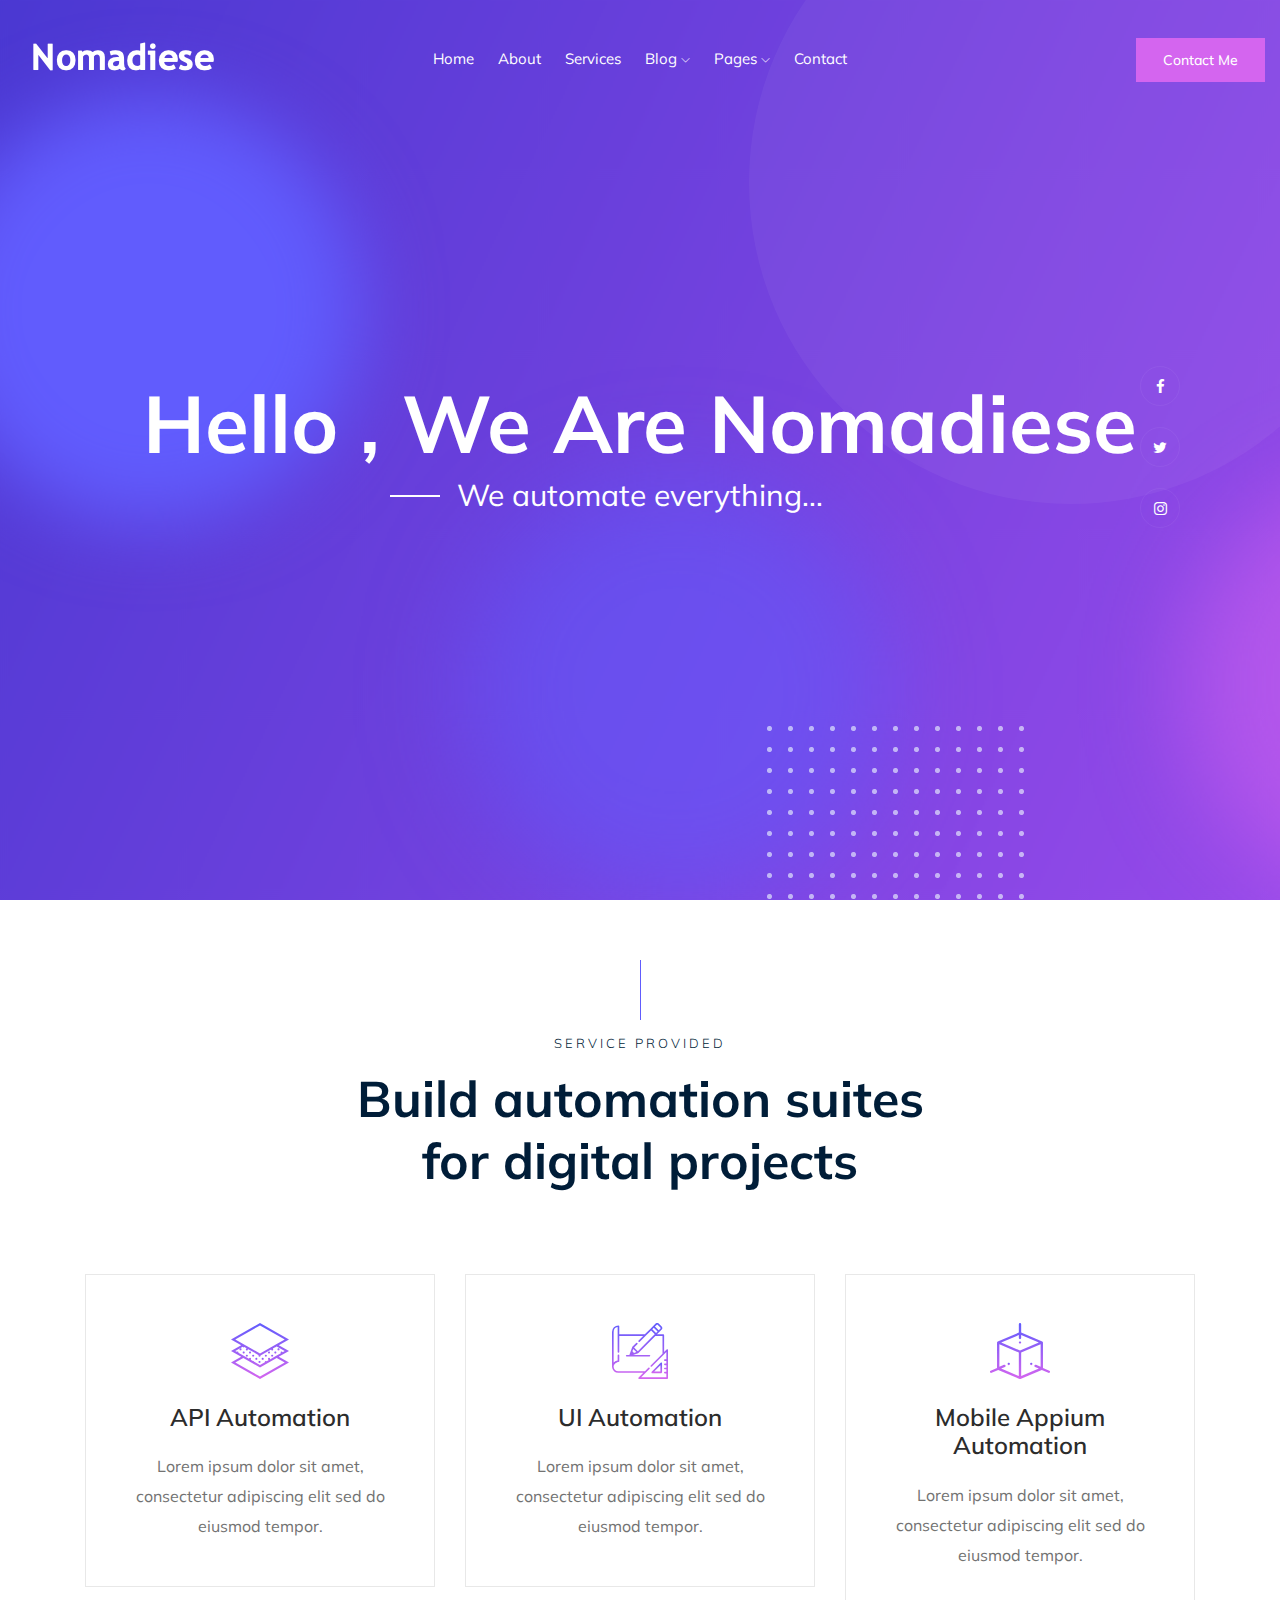
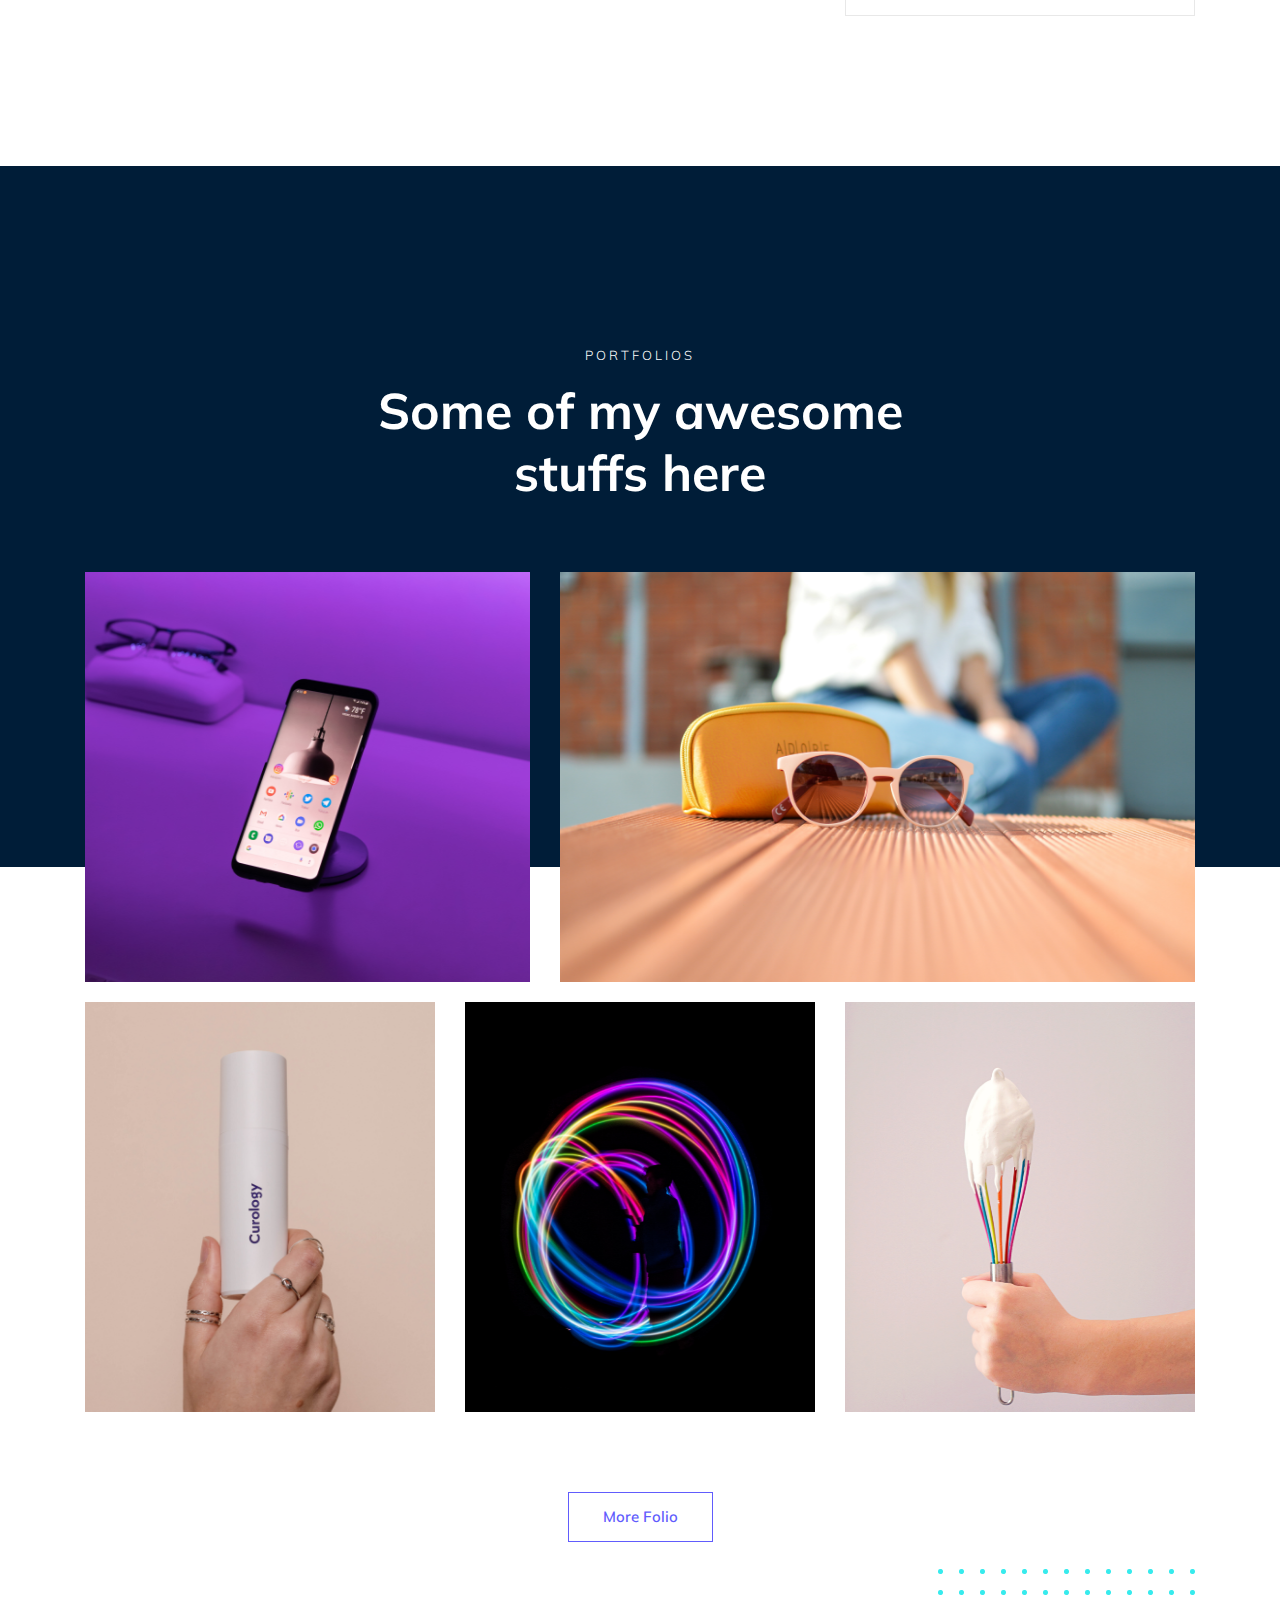
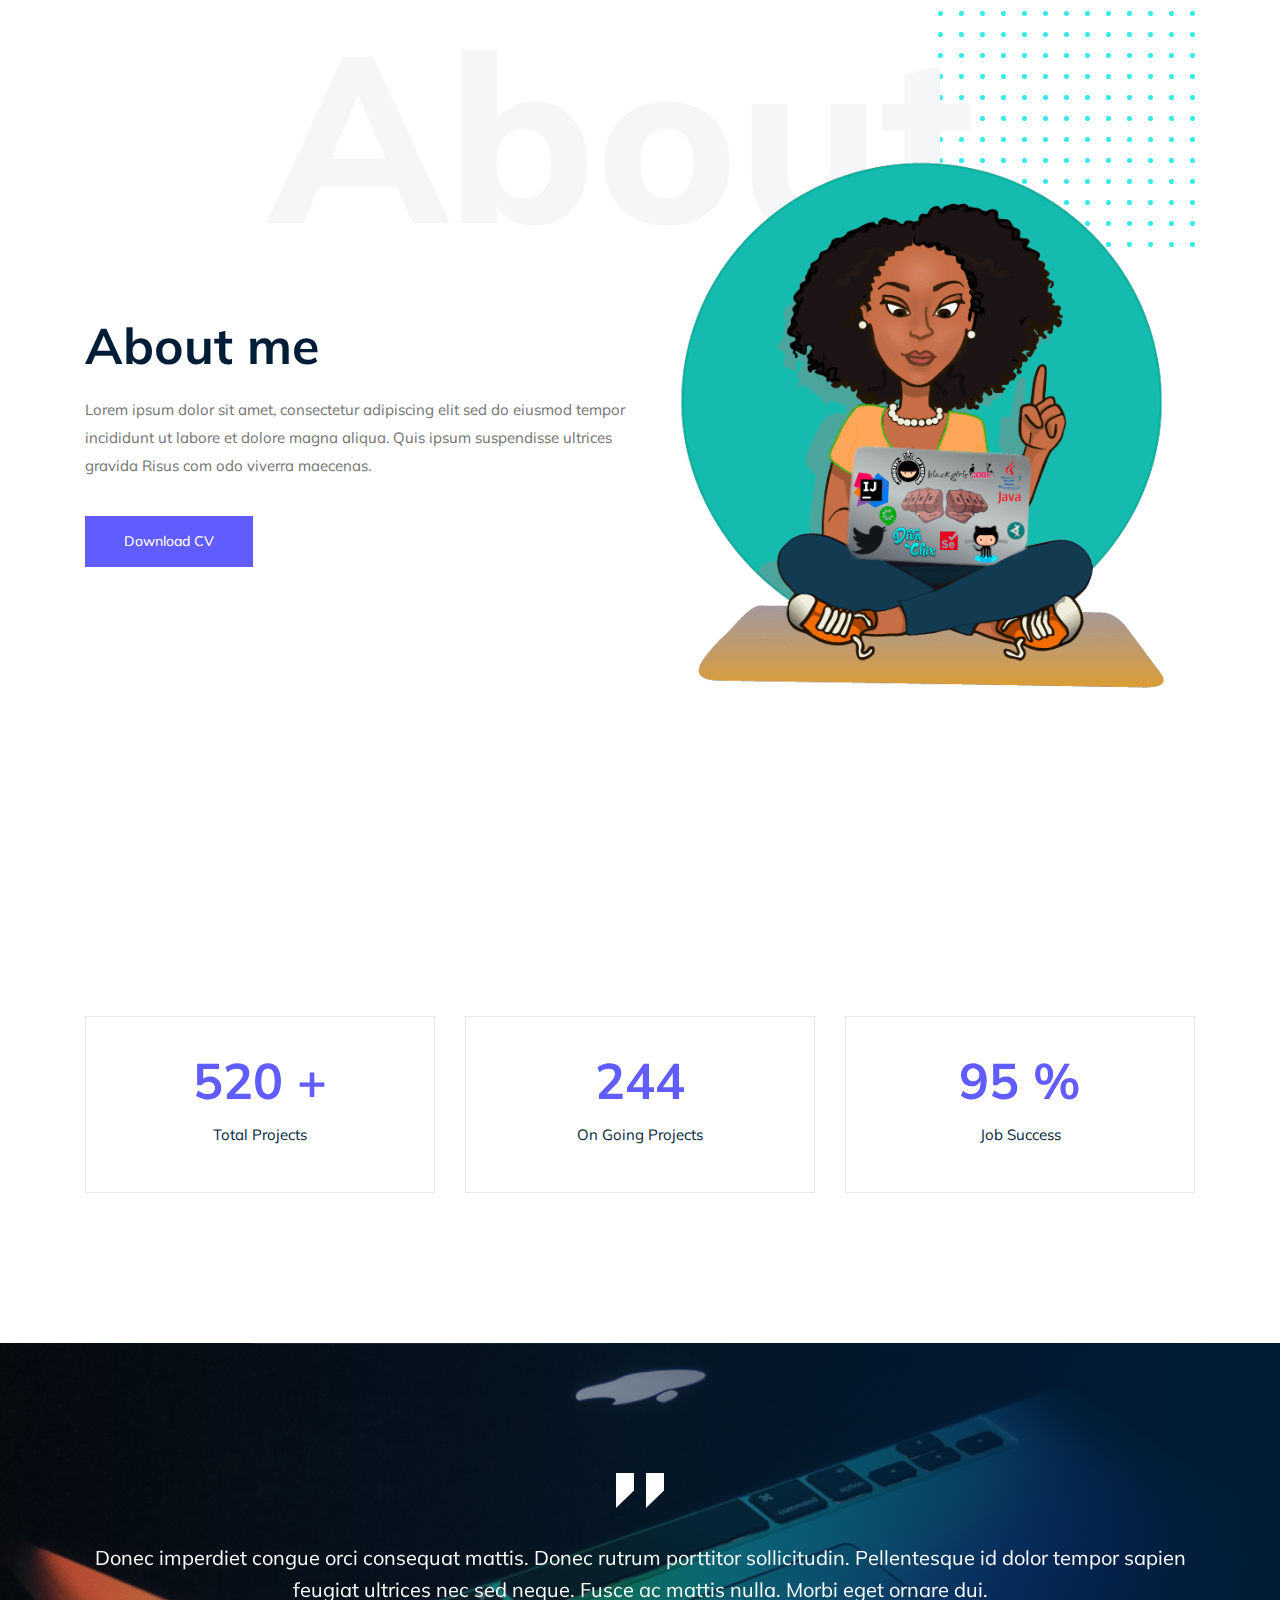
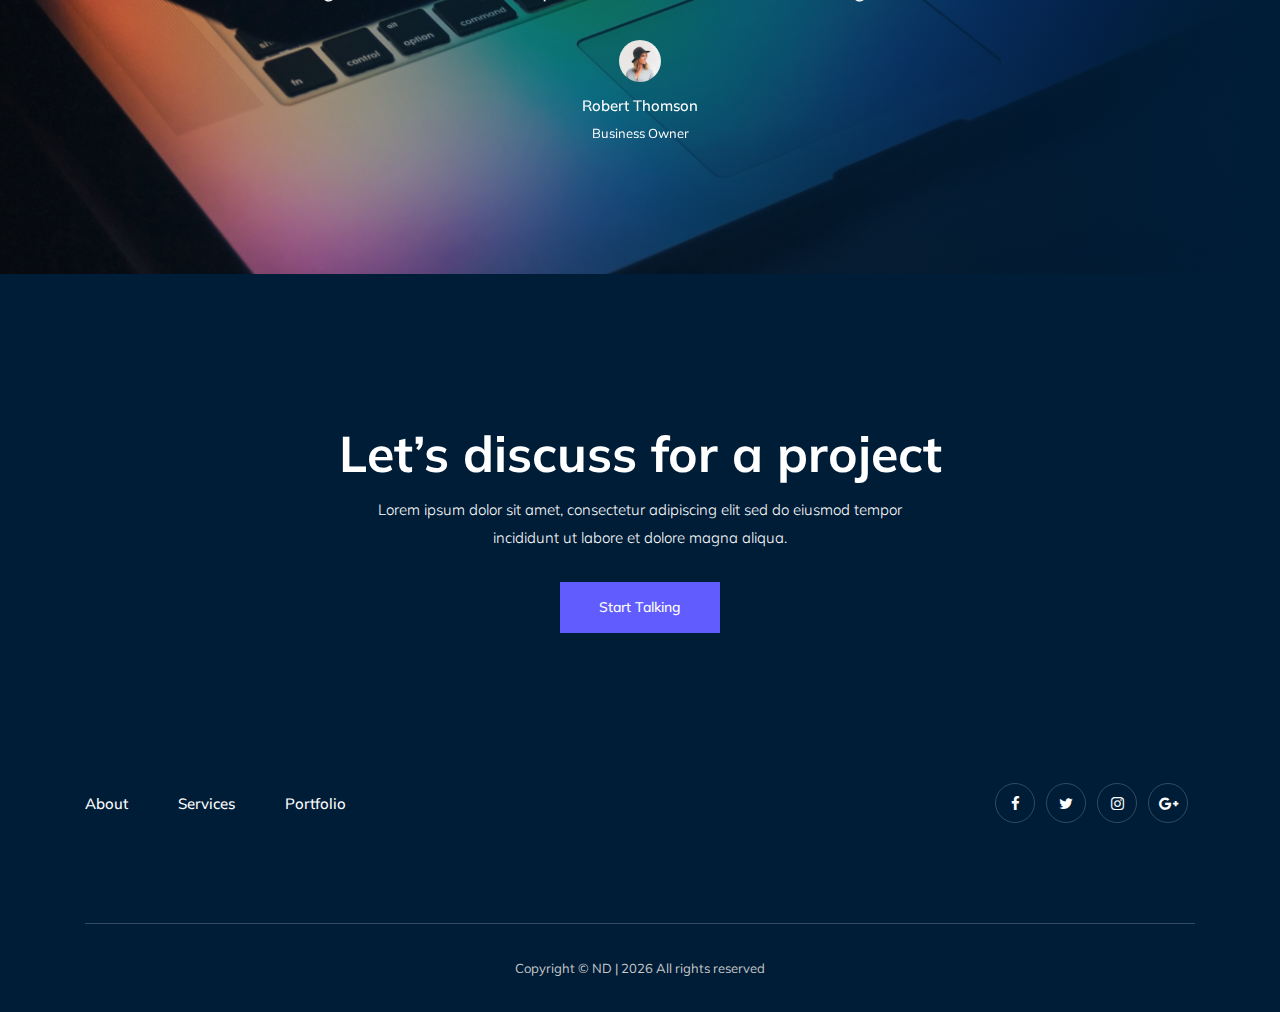
==== commit 7c6022b3: "update footer" ====
--- a/index.html
+++ b/index.html
@@ -431,7 +431,7 @@
                     <div class="col-xl-12">
                         <p class="copy_right text-center">
                             <!-- Link back to Colorlib can't be removed. Template is licensed under CC BY 3.0. -->
-Copyright &copy;<script>document.write(new Date().getFullYear());</script> All rights reserved | This template is made with <i class="fa fa-heart-o" aria-hidden="true"></i> by <a href="https://colorlib.com" target="_blank">Colorlib</a>
+Copyright &copy; ND | <script>document.write(new Date().getFullYear());</script> All rights reserved </a>
 <!-- Link back to Colorlib can't be removed. Template is licensed under CC BY 3.0. -->
                         </p>
                     </div>
